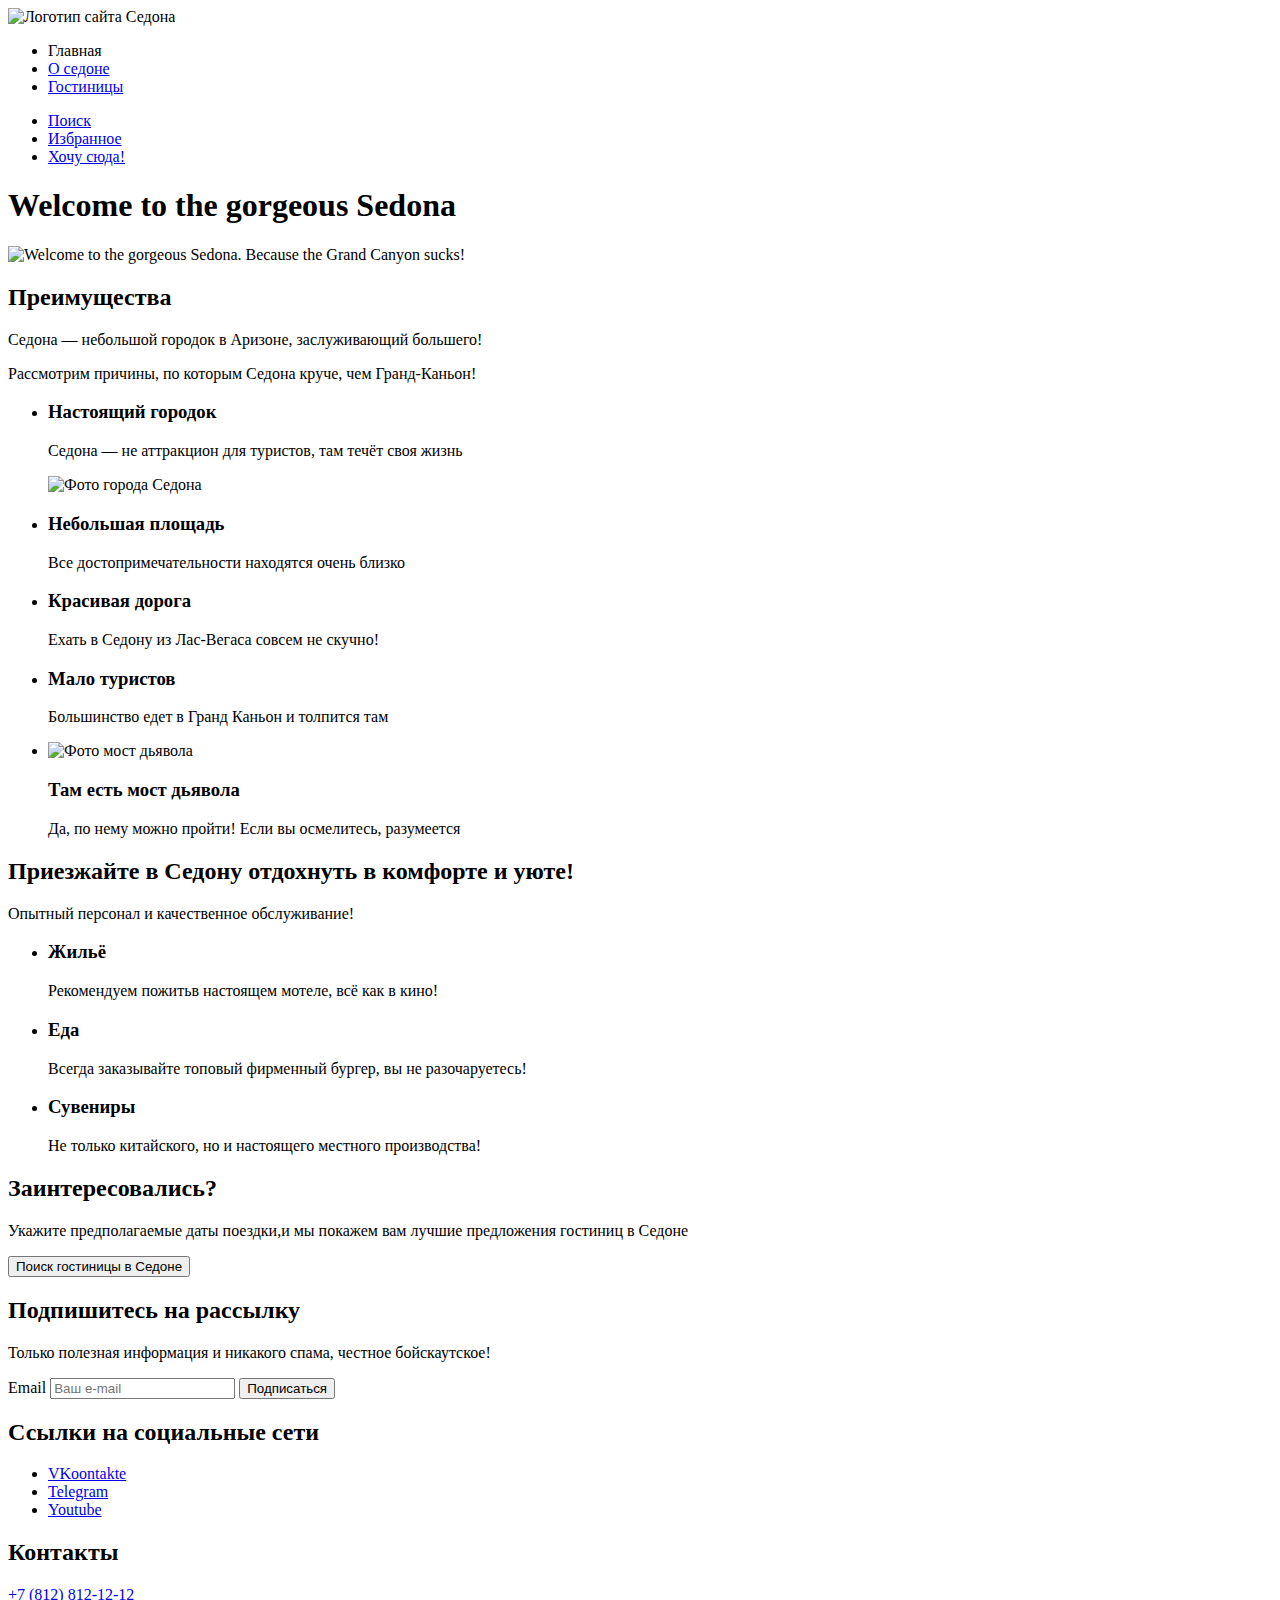
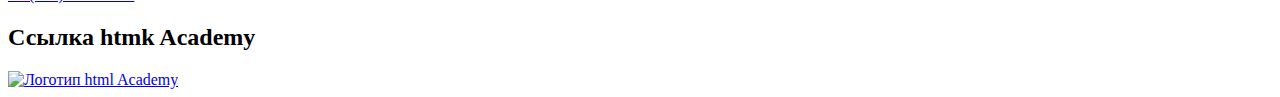
==== index.html @ c17a9fcf "Добавляет разметку страниц" ====
<!DOCTYPE html>
<html lang="ru">
  <head>
    <meta charset="utf-8">
    <title>HTML Academy: Седона</title>
  </head>
  <body>
    <header class="main-header">
      <nav class="navigation">
        <a class="navigation-logo">
          <img class="main-header-logo" src="#" alt="Логотип сайта Седона" >
        </a>
        <ul class="navigation-list">
          <li class="navigation-item">
            <a class="navigation-link-current">Главная</a>
          </li>
          <li class="navigation-item">
            <a class="navigation-link" href="#">О седоне</a>
          </li>
          <li class="navigation-item">
            <a class="navigation-link" href="catalog.html">Гостиницы</a>
          </li>
        </ul>
        <ul class="navigation-list navigation-user">
          <li class="navigation-item">
            <a class="navigation-link" href="#"><span class="visually-hidden">Поиск</span></a>
          </li>
          <li class="navigation-item">
            <a class="navigation-link" href="#"><span class="visually-hidden">Избранное</span></a>
          </li>
          <li class="navigation-item">
            <a class="navigation-link" href="#">Хочу сюда!</a>
          </li>
        </ul>
      </nav>
    </header>

    <main class="main-index">
      <section class="hero">
        <h1 class="visually-hidden">Welcome to the gorgeous Sedona</h1>
        <img class="logo-hero" src="#" alt="Welcome to the gorgeous Sedona. Because the Grand Canyon sucks!">
      </section>
      <section class="advantages">
        <h2 class="visually-hidden">Преимущества</h2>
        <p class="hero-tagline">Седона — небольшой городок в Аризоне,
          заслуживающий большего!</p>
        <p class="advantages-description">Рассмотрим причины, по которым Седона круче, чем Гранд-Каньон!</p>
        <ul class="advantages-list">
          <li class="advantages-item">
            <h3 class="advantages-item-title">Настоящий городок</h3>
            <p class="advantages-item-description">Седона — не аттракцион для туристов, там течёт своя жизнь</p>
            <img class="advantages-item-img" src="#" alt="Фото города Седона">
          </li>
          <li class="advantages-item">
            <h3 class="advantages-item-title">Небольшая площадь</h3>
            <p class="advantages-item-description">Все достопримечательности находятся очень близко</p>
          </li>
          <li class="advantages-item">
            <h3 class="advantages-item-title">Красивая дорога</h3>
            <p class="advantages-item-description">Ехать в Седону из Лас-Вегаса совсем не скучно!</p>
          </li>
          <li class="advantages-item">
            <h3 class="advantages-item-title">Мало туристов</h3>
            <p class="advantages-item-description">Большинство едет в Гранд Каньон и толпится там</p>
          </li>
          <li class="advantages-item">
            <img class="advantages-item-img_1" src="#" alt="Фото мост дьявола">
            <h3 class="advantages-item-title">Там есть мост дьявола</h3>
            <p class="advantages-item-description">Да, по нему можно пройти! Если вы осмелитесь, разумеется</p>
          </li>
        </ul>
      </section>
      <section class="services">
        <h2 class="services-title">Приезжайте в Седону отдохнуть в комфорте и уюте!</h2>
        <p class="services-text">Опытный персонал и качественное обслуживание!</p>
        <ul class="services-list">
          <li class="services-item">
            <h3 class="services-item-title">Жильё</h3>
            <p class="services-item-description">Рекомендуем пожитьв настоящем мотеле, всё как в кино!</p>
          </li>
          <li class="services-item">
            <h3 class="services-item-title">Еда</h3>
            <p class="services-item-description">Всегда заказывайте топовый фирменный бургер, вы не разочаруетесь!</p>
          </li>
          <li class="services-item">
            <h3 class="services-item-title">Сувениры</h3>
            <p class="services-item-description">Не только китайского, но и настоящего местного производства!</p>
          </li>
        </ul>
      </section>
      <section class="form">
        <h2 class="form-title">Заинтересовались?</h2>
        <p class="form-description">Укажите предполагаемые даты поездки,и мы покажем вам лучшие предложения гостиниц в Седоне</p>
        <button class="button" type="submit">Поиск гостиницы в Седоне</button>
      </section>
      <section class="newsletter">
        <h2 class="newsletter-title">Подпишитесь на рассылку</h2>
        <p class="newsletter-description">Только полезная информация и никакого спама, честное бойскаутское!</p>
        <form class="newsletter-form" action="https://echo.htmlacademy.ru/" method="post">
          <label class="visually-hidden" for="newsletter-email">Email</label>
          <input class="field" placeholder="Ваш e-mail" type="email" name="newsletter-email" id="newsletter-email" required>
          <button class="button newsletter-button" type="submit">Подписаться</button>
        </form>
      </section>
    </main>

    <footer class="main-footer">
      <section class="footer-social">
        <h2 class="visually-hidden">Ссылки на социальные сети</h2>
        <ul class="footer-social-list">
          <li class="footer-social-item">
            <a class="button social" href="#">
              <span class="visually-hidden">VKoontakte</span>
            </a>
          </li>
          <li class="footer-social-item">
            <a class="button social" href="#">
              <span class="visually-hidden">Telegram</span>
            </a>
          </li>
          <li class="footer-social-item">
            <a class="button social" href="#">
              <span class="visually-hidden">Youtube</span>
            </a>
          </li>
        </ul>
      </section>
      <section class="footer-contacts">
        <h2 class="visually-hidden">Контакты</h2>
        <a class="footer-contacts-phone" href="tel:+78128121212">+7 (812) 812-12-12</a>
      </section>
      <section class="footer-logo-academy">
        <h2 class="visually-hidden">Ссылка htmk Academy</h2>
        <a class="footer-link-logo-academy" href="#">
          <img class="logo-html-academy" src="#" alt="Логотип html Academy">
        </a>
      </section>
    </footer>
  </body>
</html>
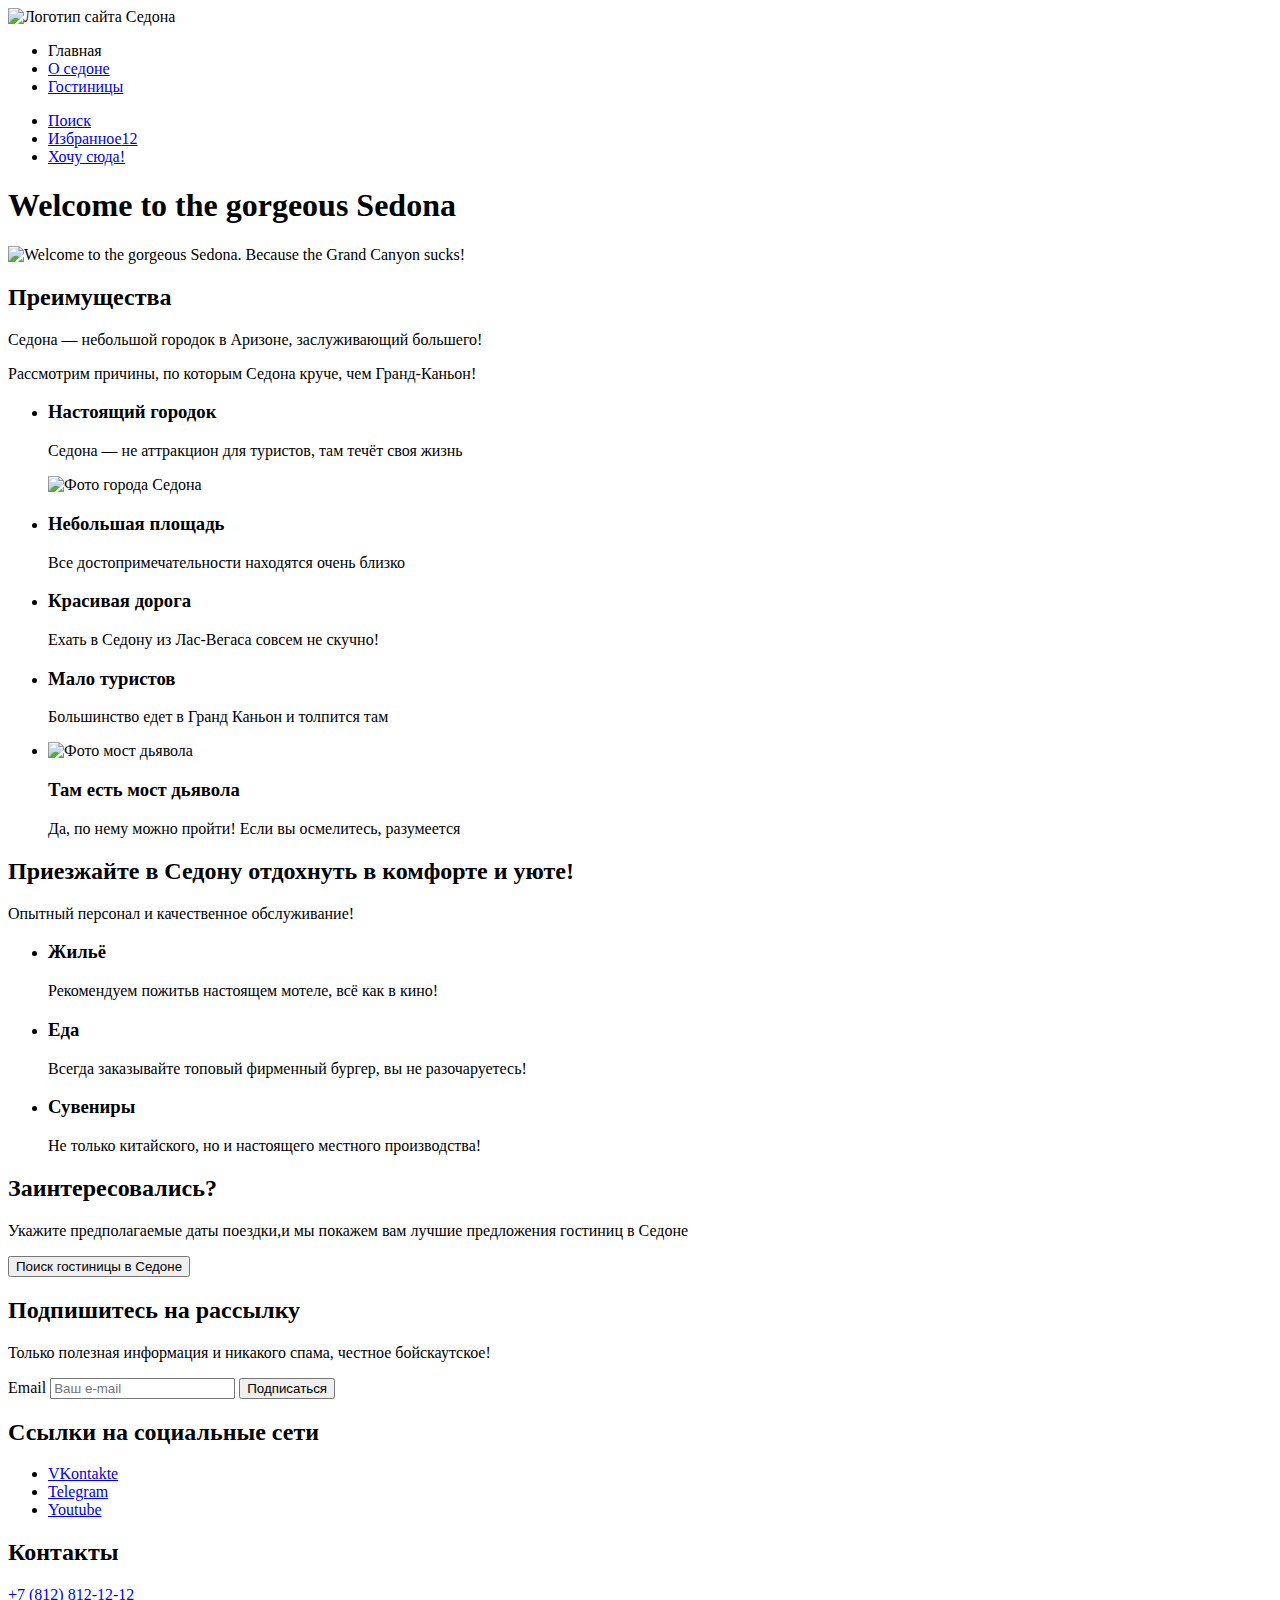
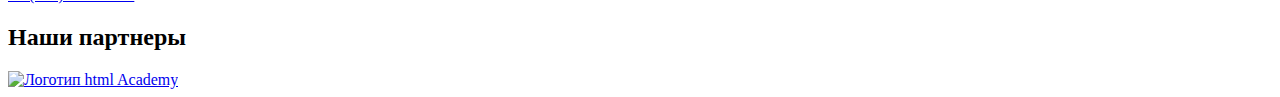
==== commit a8e3607c: "Merge pull request #2 from Svetik-S/master" ====
--- a/index.html
+++ b/index.html
@@ -26,7 +26,7 @@
             <a class="navigation-link" href="#"><span class="visually-hidden">Поиск</span></a>
           </li>
           <li class="navigation-item">
-            <a class="navigation-link" href="#"><span class="visually-hidden">Избранное</span></a>
+            <a class="navigation-link" href="#"><span class="visually-hidden">Избранное</span><span class="favorites-quantity">12</span></a>
           </li>
           <li class="navigation-item">
             <a class="navigation-link" href="#">Хочу сюда!</a>
@@ -91,7 +91,7 @@
       <section class="form">
         <h2 class="form-title">Заинтересовались?</h2>
         <p class="form-description">Укажите предполагаемые даты поездки,и мы покажем вам лучшие предложения гостиниц в Седоне</p>
-        <button class="button" type="submit">Поиск гостиницы в Седоне</button>
+        <button class="button" type="button">Поиск гостиницы в Седоне</button>
       </section>
       <section class="newsletter">
         <h2 class="newsletter-title">Подпишитесь на рассылку</h2>
@@ -110,7 +110,7 @@
         <ul class="footer-social-list">
           <li class="footer-social-item">
             <a class="button social" href="#">
-              <span class="visually-hidden">VKoontakte</span>
+              <span class="visually-hidden">VKontakte</span>
             </a>
           </li>
           <li class="footer-social-item">
@@ -130,7 +130,7 @@
         <a class="footer-contacts-phone" href="tel:+78128121212">+7 (812) 812-12-12</a>
       </section>
       <section class="footer-logo-academy">
-        <h2 class="visually-hidden">Ссылка htmk Academy</h2>
+        <h2 class="visually-hidden">Наши партнеры</h2>
         <a class="footer-link-logo-academy" href="#">
           <img class="logo-html-academy" src="#" alt="Логотип html Academy">
         </a>
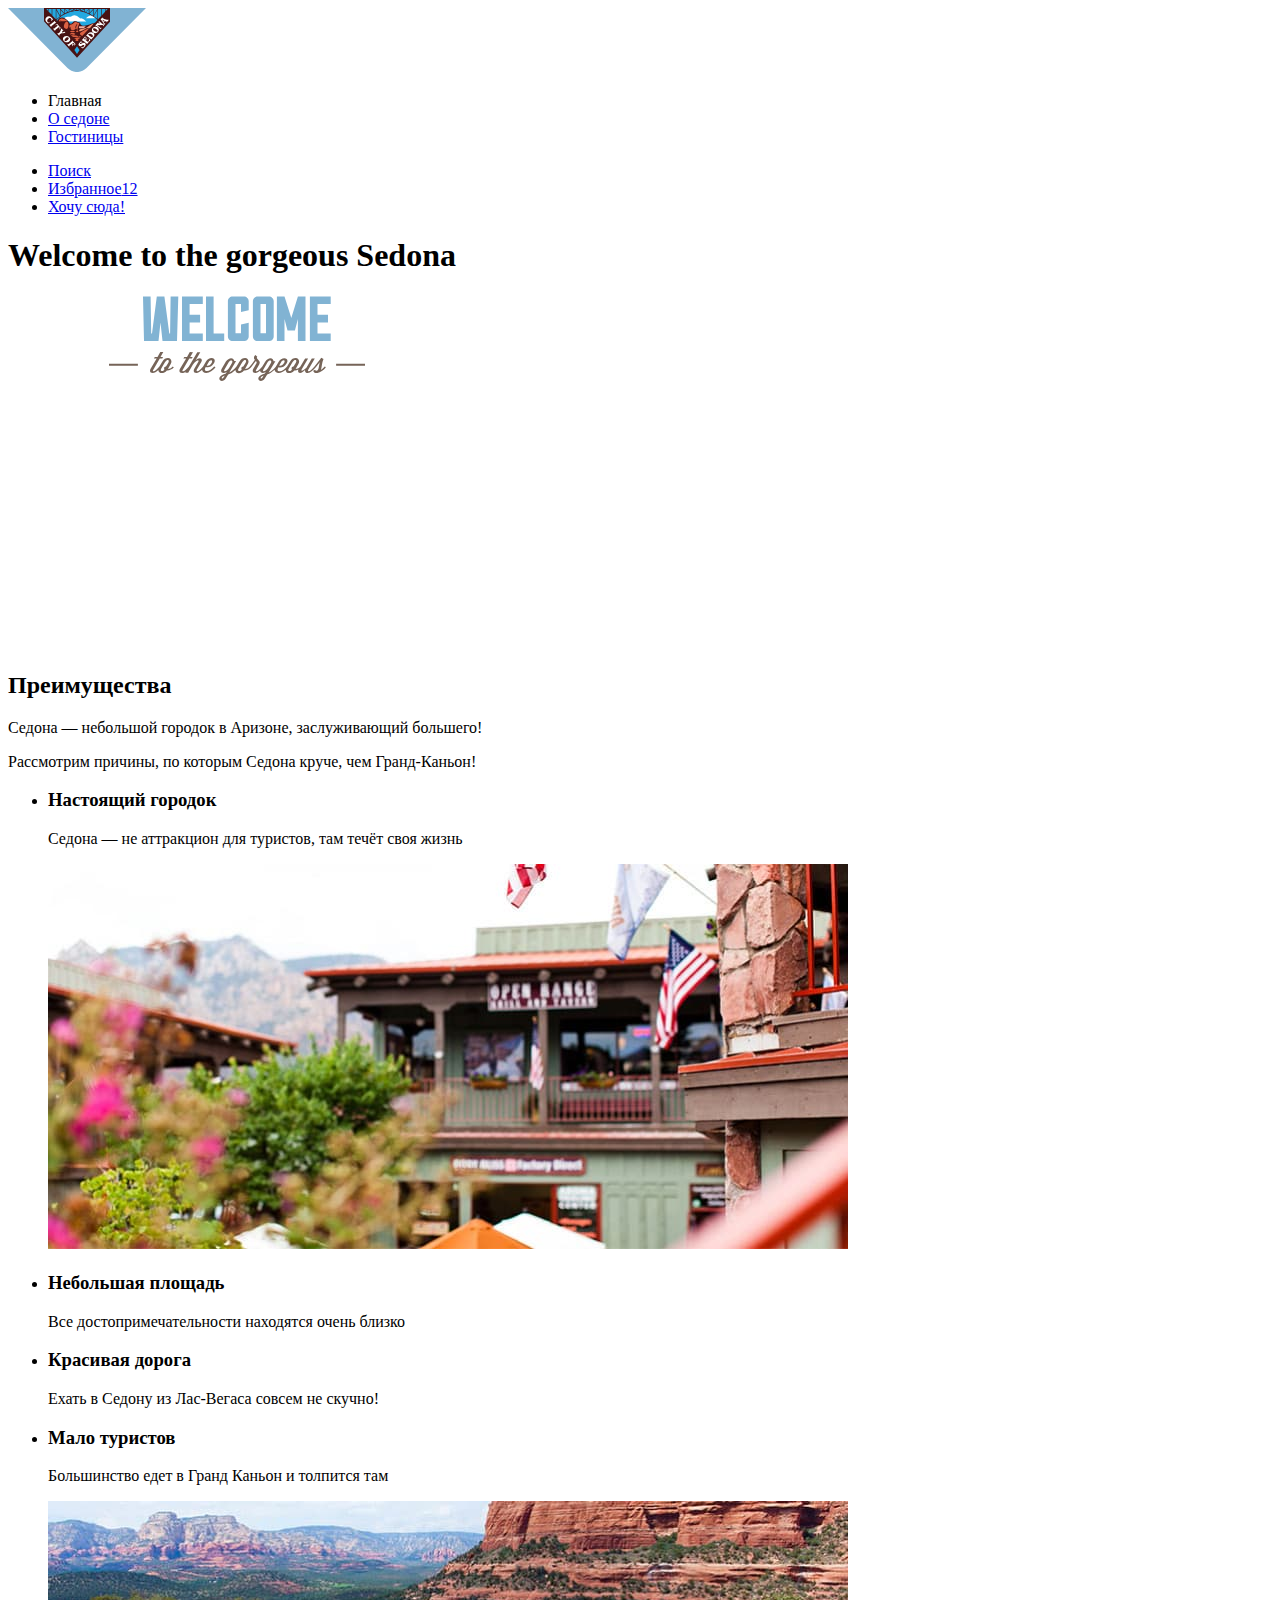
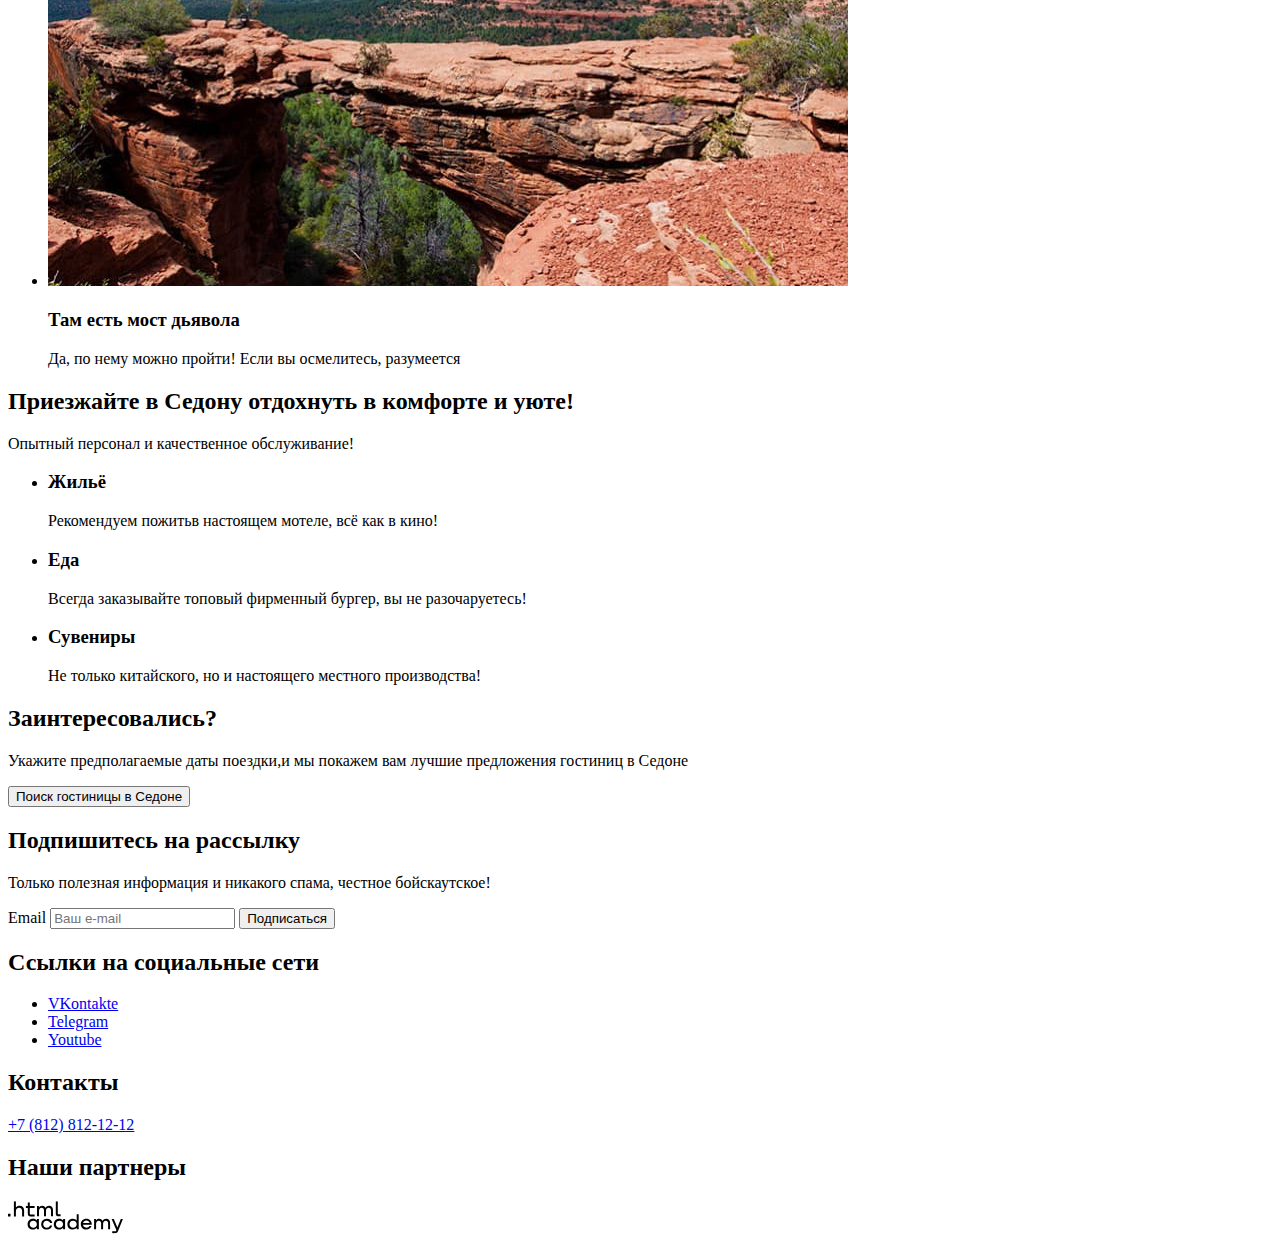
==== commit a0e3f928: "Экспортирует и внедряет графику в разметку" ====
--- a/index.html
+++ b/index.html
@@ -8,7 +8,7 @@
     <header class="main-header">
       <nav class="navigation">
         <a class="navigation-logo">
-          <img class="main-header-logo" src="#" alt="Логотип сайта Седона" >
+          <img class="main-header-logo" src="images/logo.svg" width="138" height="64" alt="Логотип сайта Седона" >
         </a>
         <ul class="navigation-list">
           <li class="navigation-item">
@@ -38,7 +38,7 @@
     <main class="main-index">
       <section class="hero">
         <h1 class="visually-hidden">Welcome to the gorgeous Sedona</h1>
-        <img class="logo-hero" src="#" alt="Welcome to the gorgeous Sedona. Because the Grand Canyon sucks!">
+        <img class="logo-hero" src="images/welcome.svg" width="458" height="352" alt="Welcome to the gorgeous Sedona. Because the Grand Canyon sucks!">
       </section>
       <section class="advantages">
         <h2 class="visually-hidden">Преимущества</h2>
@@ -49,7 +49,7 @@
           <li class="advantages-item">
             <h3 class="advantages-item-title">Настоящий городок</h3>
             <p class="advantages-item-description">Седона — не аттракцион для туристов, там течёт своя жизнь</p>
-            <img class="advantages-item-img" src="#" alt="Фото города Седона">
+            <img class="advantages-item-img" src="images/advantages/advantages-1.jpg" width="800" height="385" alt="Фото города Седона">
           </li>
           <li class="advantages-item">
             <h3 class="advantages-item-title">Небольшая площадь</h3>
@@ -64,7 +64,7 @@
             <p class="advantages-item-description">Большинство едет в Гранд Каньон и толпится там</p>
           </li>
           <li class="advantages-item">
-            <img class="advantages-item-img_1" src="#" alt="Фото мост дьявола">
+            <img class="advantages-item-img_1" src="images/advantages/advantages-2.jpg" width="800" height="385" alt="Фото мост дьявола">
             <h3 class="advantages-item-title">Там есть мост дьявола</h3>
             <p class="advantages-item-description">Да, по нему можно пройти! Если вы осмелитесь, разумеется</p>
           </li>
@@ -132,7 +132,7 @@
       <section class="footer-logo-academy">
         <h2 class="visually-hidden">Наши партнеры</h2>
         <a class="footer-link-logo-academy" href="#">
-          <img class="logo-html-academy" src="#" alt="Логотип html Academy">
+          <img class="logo-html-academy" src="images/logo_htmlacademy.svg" width="114.9" height="32.9" alt="Логотип html Academy">
         </a>
       </section>
     </footer>
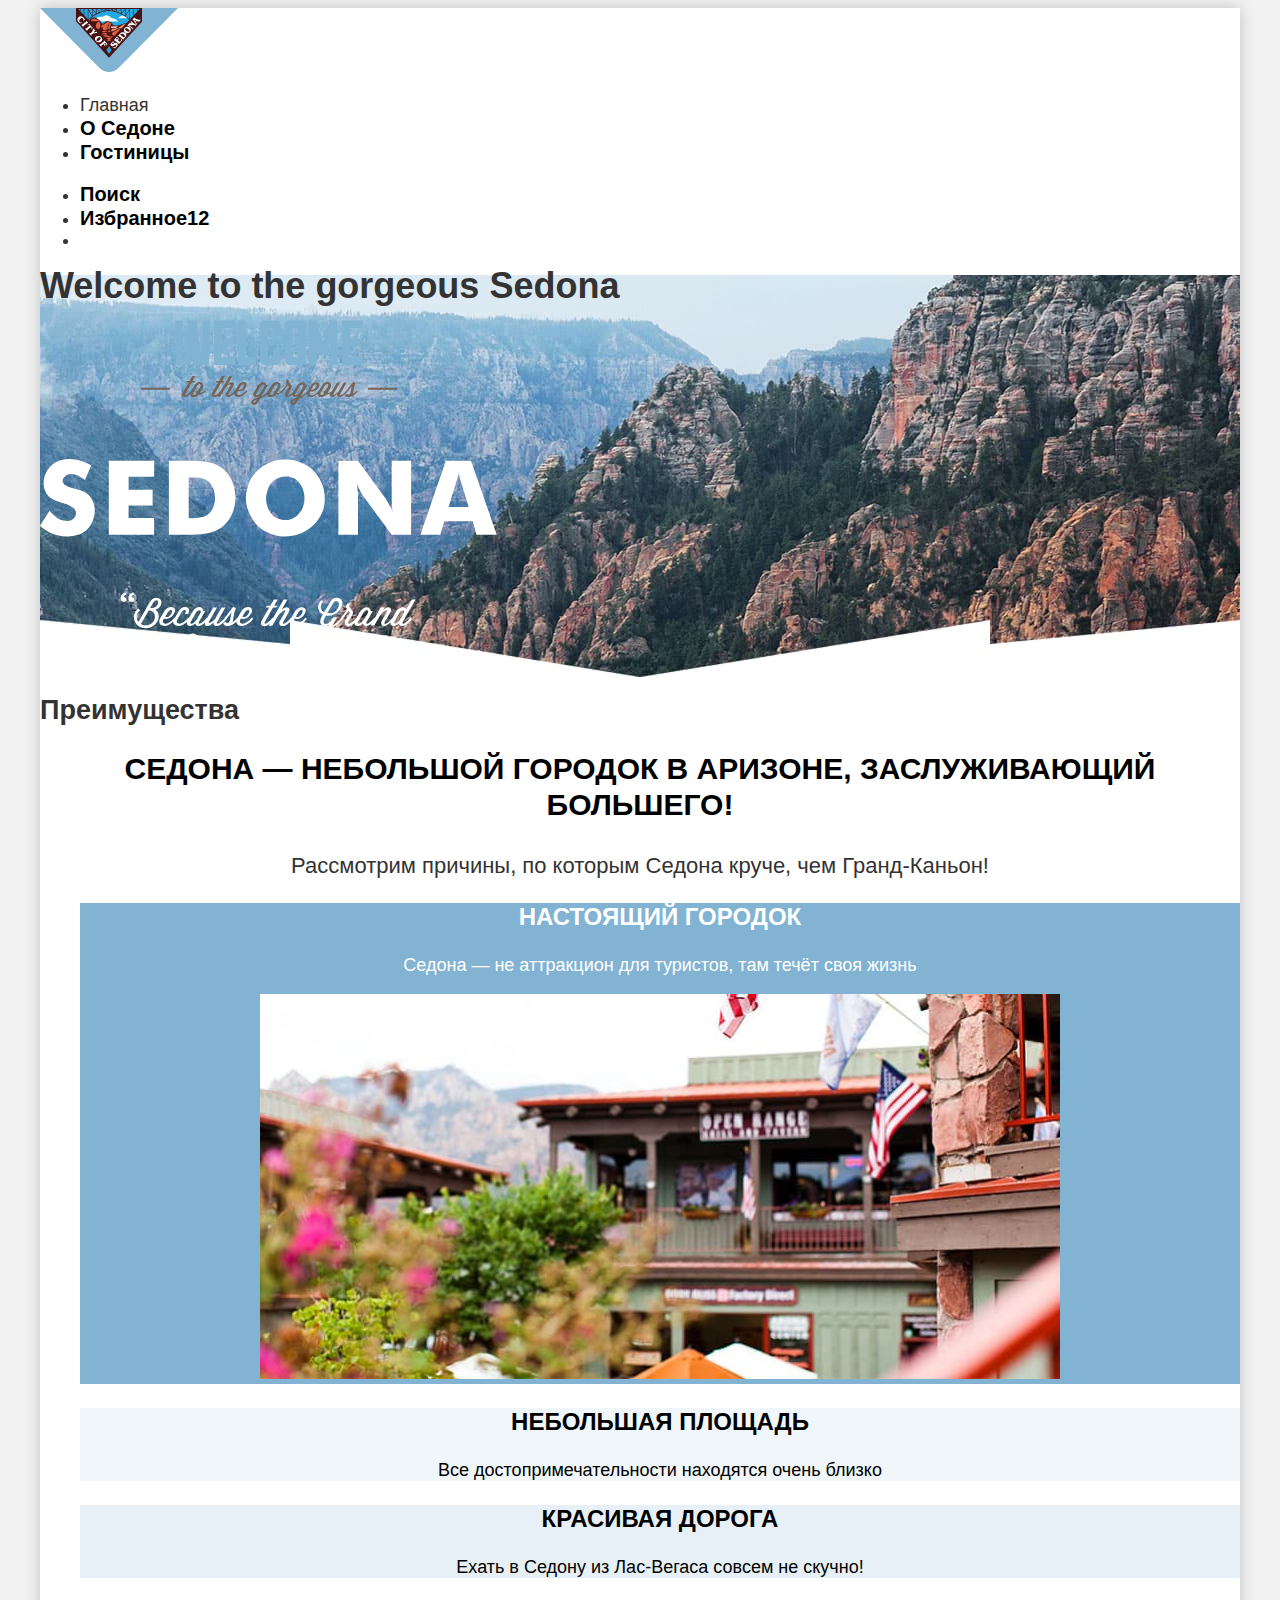
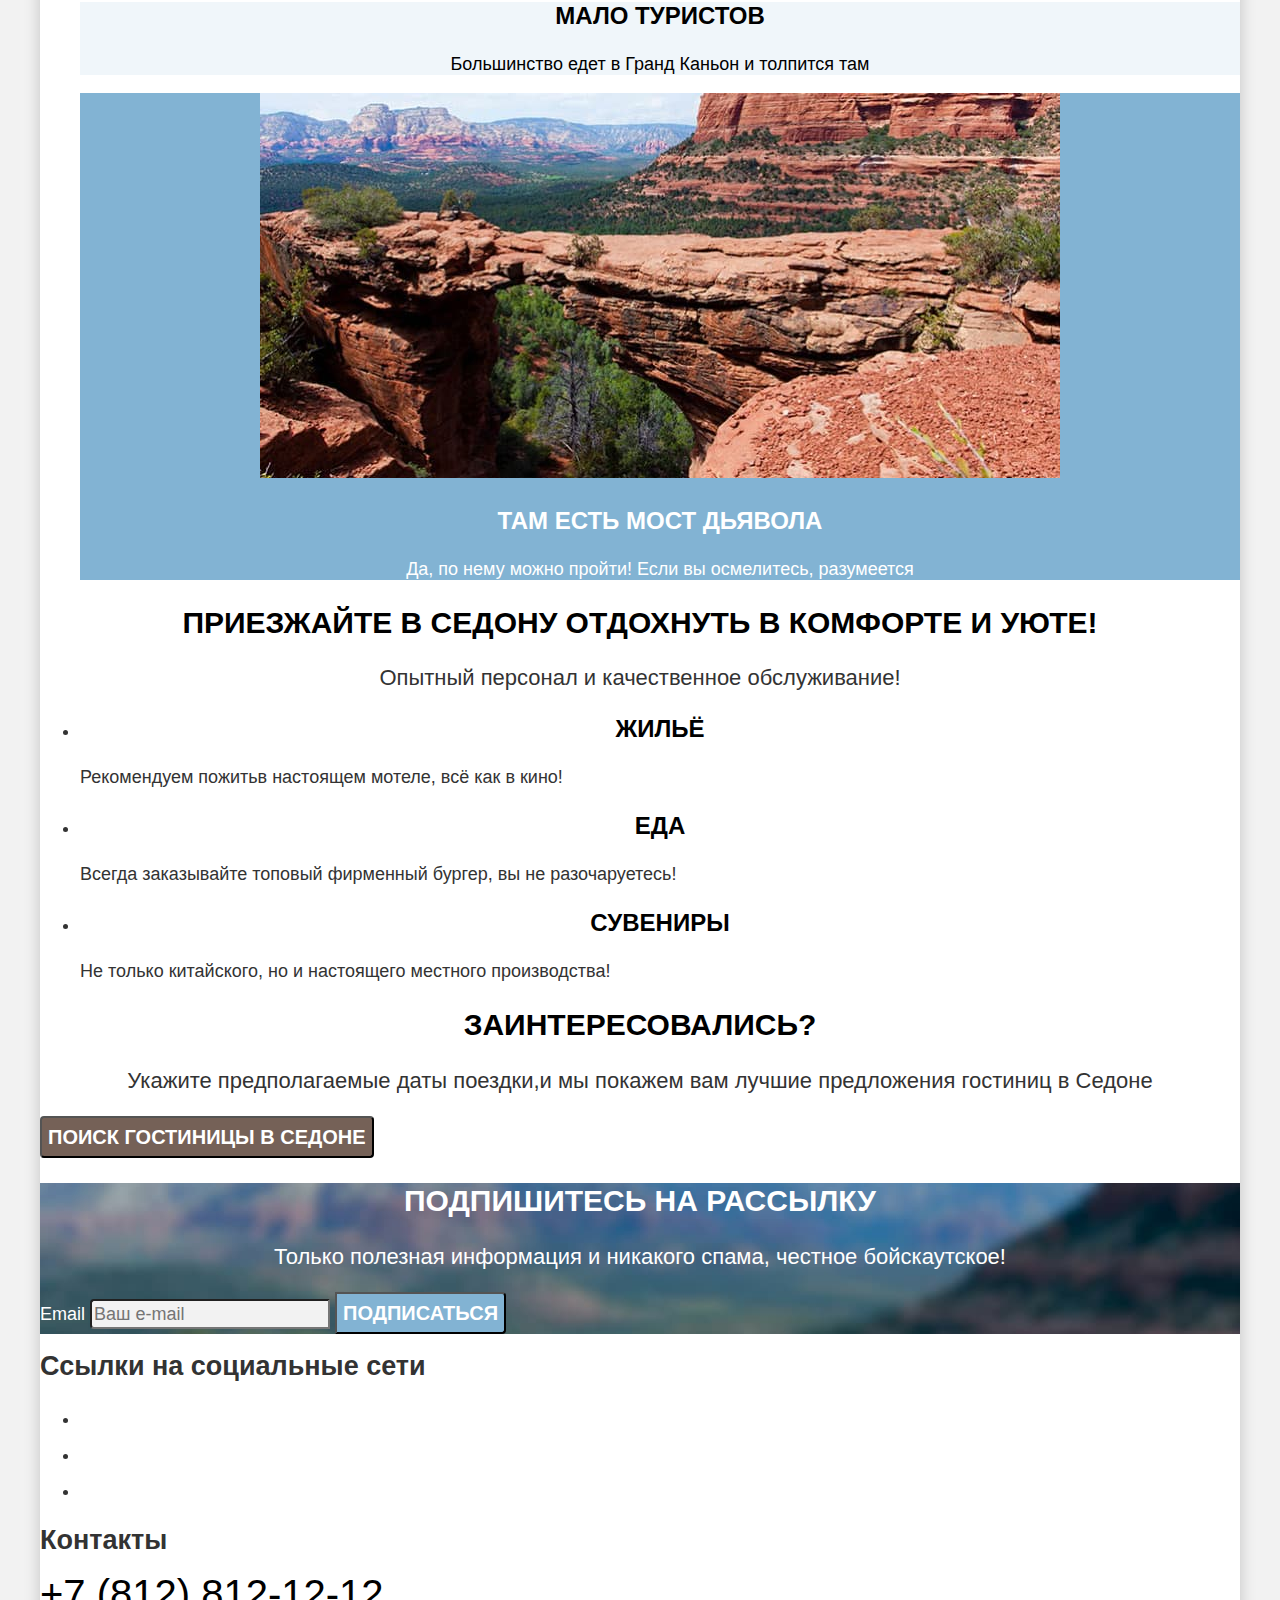
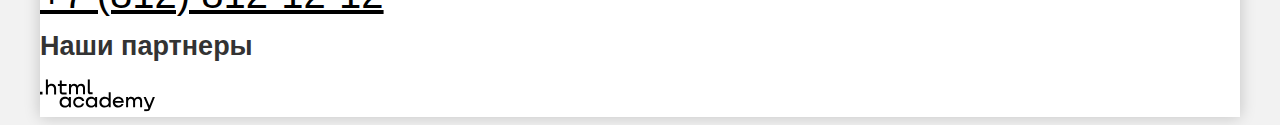
==== commit 409a6889: "Стилизует все страницы" ====
--- a/index.html
+++ b/index.html
@@ -3,138 +3,141 @@
   <head>
     <meta charset="utf-8">
     <title>HTML Academy: Седона</title>
+    <link rel="stylesheet" href="styles/styles.css">
   </head>
   <body>
-    <header class="main-header">
-      <nav class="navigation">
-        <a class="navigation-logo">
-          <img class="main-header-logo" src="images/logo.svg" width="138" height="64" alt="Логотип сайта Седона" >
-        </a>
-        <ul class="navigation-list">
-          <li class="navigation-item">
-            <a class="navigation-link-current">Главная</a>
-          </li>
-          <li class="navigation-item">
-            <a class="navigation-link" href="#">О седоне</a>
-          </li>
-          <li class="navigation-item">
-            <a class="navigation-link" href="catalog.html">Гостиницы</a>
-          </li>
-        </ul>
-        <ul class="navigation-list navigation-user">
-          <li class="navigation-item">
-            <a class="navigation-link" href="#"><span class="visually-hidden">Поиск</span></a>
-          </li>
-          <li class="navigation-item">
-            <a class="navigation-link" href="#"><span class="visually-hidden">Избранное</span><span class="favorites-quantity">12</span></a>
-          </li>
-          <li class="navigation-item">
-            <a class="navigation-link" href="#">Хочу сюда!</a>
-          </li>
-        </ul>
-      </nav>
-    </header>
+    <div class="page-container">
+      <header class="page-header">
+        <nav class="navigation">
+          <a class="navigation-logo">
+            <img class="page-header-logo" src="images/logo.svg" width="138" height="64" alt="Логотип сайта Седона" >
+          </a>
+          <ul class="navigation-list">
+            <li class="navigation-item">
+              <a class="navigation-link-current">Главная</a>
+            </li>
+            <li class="navigation-item">
+              <a class="navigation-link" href="#">О седоне</a>
+            </li>
+            <li class="navigation-item">
+              <a class="navigation-link" href="catalog.html">Гостиницы</a>
+            </li>
+          </ul>
+          <ul class="navigation-list navigation-user">
+            <li class="navigation-item">
+              <a class="navigation-link" href="#"><span class="visually-hidden">Поиск</span></a>
+            </li>
+            <li class="navigation-item">
+              <a class="navigation-link" href="#"><span class="visually-hidden">Избранное</span><span class="favorites-quantity">12</span></a>
+            </li>
+            <li class="navigation-item">
+              <a class="navigation-link-button" href="#">Хочу сюда!</a>
+            </li>
+          </ul>
+        </nav>
+      </header>
 
-    <main class="main-index">
-      <section class="hero">
-        <h1 class="visually-hidden">Welcome to the gorgeous Sedona</h1>
-        <img class="logo-hero" src="images/welcome.svg" width="458" height="352" alt="Welcome to the gorgeous Sedona. Because the Grand Canyon sucks!">
-      </section>
-      <section class="advantages">
-        <h2 class="visually-hidden">Преимущества</h2>
-        <p class="hero-tagline">Седона — небольшой городок в Аризоне,
-          заслуживающий большего!</p>
-        <p class="advantages-description">Рассмотрим причины, по которым Седона круче, чем Гранд-Каньон!</p>
-        <ul class="advantages-list">
-          <li class="advantages-item">
-            <h3 class="advantages-item-title">Настоящий городок</h3>
-            <p class="advantages-item-description">Седона — не аттракцион для туристов, там течёт своя жизнь</p>
-            <img class="advantages-item-img" src="images/advantages/advantages-1.jpg" width="800" height="385" alt="Фото города Седона">
-          </li>
-          <li class="advantages-item">
-            <h3 class="advantages-item-title">Небольшая площадь</h3>
-            <p class="advantages-item-description">Все достопримечательности находятся очень близко</p>
-          </li>
-          <li class="advantages-item">
-            <h3 class="advantages-item-title">Красивая дорога</h3>
-            <p class="advantages-item-description">Ехать в Седону из Лас-Вегаса совсем не скучно!</p>
-          </li>
-          <li class="advantages-item">
-            <h3 class="advantages-item-title">Мало туристов</h3>
-            <p class="advantages-item-description">Большинство едет в Гранд Каньон и толпится там</p>
-          </li>
-          <li class="advantages-item">
-            <img class="advantages-item-img_1" src="images/advantages/advantages-2.jpg" width="800" height="385" alt="Фото мост дьявола">
-            <h3 class="advantages-item-title">Там есть мост дьявола</h3>
-            <p class="advantages-item-description">Да, по нему можно пройти! Если вы осмелитесь, разумеется</p>
-          </li>
-        </ul>
-      </section>
-      <section class="services">
-        <h2 class="services-title">Приезжайте в Седону отдохнуть в комфорте и уюте!</h2>
-        <p class="services-text">Опытный персонал и качественное обслуживание!</p>
-        <ul class="services-list">
-          <li class="services-item">
-            <h3 class="services-item-title">Жильё</h3>
-            <p class="services-item-description">Рекомендуем пожитьв настоящем мотеле, всё как в кино!</p>
-          </li>
-          <li class="services-item">
-            <h3 class="services-item-title">Еда</h3>
-            <p class="services-item-description">Всегда заказывайте топовый фирменный бургер, вы не разочаруетесь!</p>
-          </li>
-          <li class="services-item">
-            <h3 class="services-item-title">Сувениры</h3>
-            <p class="services-item-description">Не только китайского, но и настоящего местного производства!</p>
-          </li>
-        </ul>
-      </section>
-      <section class="form">
-        <h2 class="form-title">Заинтересовались?</h2>
-        <p class="form-description">Укажите предполагаемые даты поездки,и мы покажем вам лучшие предложения гостиниц в Седоне</p>
-        <button class="button" type="button">Поиск гостиницы в Седоне</button>
-      </section>
-      <section class="newsletter">
-        <h2 class="newsletter-title">Подпишитесь на рассылку</h2>
-        <p class="newsletter-description">Только полезная информация и никакого спама, честное бойскаутское!</p>
-        <form class="newsletter-form" action="https://echo.htmlacademy.ru/" method="post">
-          <label class="visually-hidden" for="newsletter-email">Email</label>
-          <input class="field" placeholder="Ваш e-mail" type="email" name="newsletter-email" id="newsletter-email" required>
-          <button class="button newsletter-button" type="submit">Подписаться</button>
-        </form>
-      </section>
-    </main>
+      <main class="main-index">
+        <section class="hero">
+          <h1 class="visually-hidden">Welcome to the gorgeous Sedona</h1>
+          <img class="logo-hero" src="images/welcome.svg" width="458" height="352" alt="Welcome to the gorgeous Sedona. Because the Grand Canyon sucks!">
+        </section>
+        <section class="advantages">
+          <h2 class="visually-hidden">Преимущества</h2>
+          <p class="advantages-title">Седона — небольшой городок в Аризоне,
+            заслуживающий большего!</p>
+          <p class="advantages-description">Рассмотрим причины, по которым Седона круче, чем Гранд-Каньон!</p>
+          <ul class="advantages-list">
+            <li class="advantages-item item-picture">
+              <h3 class="advantages-item-title ">Настоящий городок</h3>
+              <p class="advantages-item-description">Седона — не аттракцион для туристов, там течёт своя жизнь</p>
+              <img class="advantages-item-img" src="images/advantages/advantages-1.jpg" width="800" height="385" alt="Фото города Седона">
+            </li>
+            <li class="advantages-item item-edge">
+              <h3 class="advantages-item-title">Небольшая площадь</h3>
+              <p class="advantages-item-description">Все достопримечательности находятся очень близко</p>
+            </li>
+            <li class="advantages-item item-middle">
+              <h3 class="advantages-item-title">Красивая дорога</h3>
+              <p class="advantages-item-description">Ехать в Седону из Лас-Вегаса совсем не скучно!</p>
+            </li>
+            <li class="advantages-item item-edge">
+              <h3 class="advantages-item-title">Мало туристов</h3>
+              <p class="advantages-item-description">Большинство едет в Гранд Каньон и толпится там</p>
+            </li>
+            <li class="advantages-item item-picture">
+              <img class="advantages-item-img_1" src="images/advantages/advantages-2.jpg" width="800" height="385" alt="Фото мост дьявола">
+              <h3 class="advantages-item-title">Там есть мост дьявола</h3>
+              <p class="advantages-item-description">Да, по нему можно пройти! Если вы осмелитесь, разумеется</p>
+            </li>
+          </ul>
+        </section>
+        <section class="services">
+          <h2 class="services-title">Приезжайте в Седону отдохнуть в комфорте и уюте!</h2>
+          <p class="services-text">Опытный персонал и качественное обслуживание!</p>
+          <ul class="services-list">
+            <li class="services-item">
+              <h3 class="services-item-title">Жильё</h3>
+              <p class="services-item-description">Рекомендуем пожитьв настоящем мотеле, всё как в кино!</p>
+            </li>
+            <li class="services-item">
+              <h3 class="services-item-title">Еда</h3>
+              <p class="services-item-description">Всегда заказывайте топовый фирменный бургер, вы не разочаруетесь!</p>
+            </li>
+            <li class="services-item">
+              <h3 class="services-item-title">Сувениры</h3>
+              <p class="services-item-description">Не только китайского, но и настоящего местного производства!</p>
+            </li>
+          </ul>
+        </section>
+        <section class="form">
+          <h2 class="form-title">Заинтересовались?</h2>
+          <p class="form-description">Укажите предполагаемые даты поездки,и мы покажем вам лучшие предложения гостиниц в Седоне</p>
+          <button class="button form-button" type="button">Поиск гостиницы в Седоне</button>
+        </section>
+        <section class="newsletter">
+          <h2 class="newsletter-title">Подпишитесь на рассылку</h2>
+          <p class="newsletter-description">Только полезная информация и никакого спама, честное бойскаутское!</p>
+          <form class="newsletter-form" action="https://echo.htmlacademy.ru/" method="post">
+            <label class="visually-hidden" for="newsletter-email">Email</label>
+            <input class="field" placeholder="Ваш e-mail" type="email" name="newsletter-email" id="newsletter-email" required>
+            <button class="button newsletter-button" type="submit">Подписаться</button>
+          </form>
+        </section>
+      </main>
 
-    <footer class="main-footer">
-      <section class="footer-social">
-        <h2 class="visually-hidden">Ссылки на социальные сети</h2>
-        <ul class="footer-social-list">
-          <li class="footer-social-item">
-            <a class="button social" href="#">
-              <span class="visually-hidden">VKontakte</span>
-            </a>
-          </li>
-          <li class="footer-social-item">
-            <a class="button social" href="#">
-              <span class="visually-hidden">Telegram</span>
-            </a>
-          </li>
-          <li class="footer-social-item">
-            <a class="button social" href="#">
-              <span class="visually-hidden">Youtube</span>
-            </a>
-          </li>
-        </ul>
-      </section>
-      <section class="footer-contacts">
-        <h2 class="visually-hidden">Контакты</h2>
-        <a class="footer-contacts-phone" href="tel:+78128121212">+7 (812) 812-12-12</a>
-      </section>
-      <section class="footer-logo-academy">
-        <h2 class="visually-hidden">Наши партнеры</h2>
-        <a class="footer-link-logo-academy" href="#">
-          <img class="logo-html-academy" src="images/logo_htmlacademy.svg" width="114.9" height="32.9" alt="Логотип html Academy">
-        </a>
-      </section>
-    </footer>
+      <footer class="page-footer">
+        <section class="footer-social">
+          <h2 class="visually-hidden">Ссылки на социальные сети</h2>
+          <ul class="footer-social-list">
+            <li class="footer-social-item">
+              <a class="button social" href="#">
+                <span class="visually-hidden">VKontakte</span>
+              </a>
+            </li>
+            <li class="footer-social-item">
+              <a class="button social" href="#">
+                <span class="visually-hidden">Telegram</span>
+              </a>
+            </li>
+            <li class="footer-social-item">
+              <a class="button social" href="#">
+                <span class="visually-hidden">Youtube</span>
+              </a>
+            </li>
+          </ul>
+        </section>
+        <section class="footer-contacts">
+          <h2 class="visually-hidden">Контакты</h2>
+          <a class="footer-contacts-phone" href="tel:+78128121212">+7 (812) 812-12-12</a>
+        </section>
+        <section class="footer-partner">
+          <h2 class="visually-hidden">Наши партнеры</h2>
+          <a class="footer-link-logo-academy" href="#">
+            <img class="logo-html-academy" src="images/logo_htmlacademy.svg" width="114.9" height="32.9" alt="Логотип html Academy">
+          </a>
+        </section>
+      </footer>
+    </div>
   </body>
 </html>
--- a/styles/styles.css
+++ b/styles/styles.css
@@ -0,0 +1,389 @@
+@font-face {
+  font-family: "PT Sans";
+  font-style: normal;
+  font-weight: 400;
+  src: url("../fonts/ptsans-400.woff2") format("woff2");
+  font-display: swap;
+}
+
+@font-face {
+  font-family: "PT Sans";
+  font-style: normal;
+  font-weight: 700;
+  src: url("../fonts/ptsans-700.woff2") format("woff2");
+  font-display: swap;
+}
+
+body {
+  font-family: "PT Sans", sans-serif;
+  font-size: 18px;
+  line-height: 21px;
+  font-weight: 400;
+  color: #333333;
+  background-color: #f2f2f2;
+}
+
+/* page-header */
+.page-container {
+  width: 1200px;
+  margin: 0 auto;
+  background: #ffffff;
+  box-shadow: 0px 0px 15px 0px rgba(0, 0, 0, 0.20);
+}
+
+.page-header {
+  background-color: #ffffff;
+}
+
+.navigation-link {
+  font-size: 20px;
+  line-height: 24px;
+  font-weight: 700;
+  color: #000000;
+  text-decoration: none;
+  text-align: center;
+  text-transform: capitalize;
+}
+
+.navigation-link-button {
+  font-size: 16px;
+  font-weight: 700;
+  line-height: 20px;
+  color: #ffffff;
+  text-transform: uppercase;
+}
+
+/* hero */
+.hero {
+  background-image: url("../images/hero-background.jpg");
+  background-color: #f2f2f2;
+  background-size: cover;
+  background-repeat: no-repeat;
+  background-position: center bottom;
+}
+
+/* advantages */
+.advantages-title {
+  color: #000000;
+  text-align: center;
+  font-size: 30px;
+  font-weight: 700;
+  line-height: 36px;
+  text-transform: uppercase;
+}
+
+.advantages-description {
+  text-align: center;
+  font-size: 22px;
+  font-weight: 400;
+  line-height: 26px;
+}
+
+.advantages-list {
+  text-align: center;
+}
+
+.advantages-item {
+  color: #000000;
+  text-align: center;
+  list-style: none;
+}
+
+.advantages-item-title {
+  font-size: 24px;
+  font-weight: 700;
+  line-height: 28px;
+  text-transform: uppercase;
+}
+
+.item-picture {
+  color: #ffffff;
+  background-color: #82b3d3;
+}
+
+.item-edge {
+  background-color: rgba(131, 179, 211, 0.12);
+}
+
+.item-middle {
+  background-color: rgba(131, 179, 211, 0.20);
+}
+
+/* services */
+.services-title {
+  color: #000000;
+  text-align: center;
+  font-size: 30px;
+  font-weight: 700;
+  line-height: 36px;
+  text-transform: uppercase;
+}
+
+.services-text {
+  text-align: center;
+  font-size: 22px;
+  font-weight: 400;
+  line-height: 26px;
+}
+
+.services-item-title {
+  color: #000000;
+  text-align: center;
+  font-size: 24px;
+  font-weight: 700;
+  line-height: 28px;
+  text-transform: uppercase;
+}
+
+/* form */
+.form-title {
+  color: #000000;
+  text-align: center;
+  font-size: 30px;
+  font-weight: 700;
+  line-height: 36px;
+  text-transform: uppercase;
+}
+
+.form-description {
+  text-align: center;
+  font-size: 22px;
+  font-weight: 400;
+  line-height: 26px;
+}
+
+.button {
+  font-family: inherit;
+  color: #ffffff;
+  text-align: center;
+  font-size: 20px;
+  font-weight: 700;
+  line-height: 36px;
+  text-transform: uppercase;
+}
+
+.form-button {
+  border-radius: 4px;
+  background: #756157;
+}
+
+/* newsletter */
+.newsletter {
+  background-image: url("../images/subscription-background.jpg");
+  color: #ffffff;
+  background-color: #756157;
+  background-size: cover;
+  background-repeat: no-repeat;
+  background-position: center;
+}
+
+.newsletter-title {
+  text-align: center;
+  font-size: 30px;
+  font-weight: 700;
+  line-height: 36px;
+  text-transform: uppercase;
+}
+
+.newsletter-description {
+  text-align: center;
+  font-size: 22px;
+  font-weight: 400;
+  line-height: 26px;
+}
+
+.field {
+  font-family: inherit;
+  color: #000000;
+  font-size: 18px;
+  font-weight: 400;
+  line-height: 24px;
+  border-radius: 4px 0px 0px 4px;
+  background: #f2f2f2;
+}
+
+.newsletter-button {
+  border-radius: 0px 4px 4px 0px;
+  background: #82b3d3;
+}
+
+/* footer */
+.footer-contacts-phone {
+  color: #000000;
+  text-align: center;
+  font-size: 40px;
+  font-weight: 400;
+  line-height: 40px;
+  text-transform: uppercase;
+}
+
+/* Страница КАТАЛОГ */
+.main-filter-background {
+  background-image: url("../images/filter-background.jpg");
+  color: #ffffff;
+  background-color: #756157;
+  background-size: cover;
+  background-repeat: no-repeat;
+  background-position: center;
+}
+
+.inner-header-title {
+  color: #ffffff;
+  font-size: 60px;
+  font-weight: 700;
+  line-height: 78px;
+}
+
+/* breadcrumbs */
+.breadcrumbs {
+  list-style: none;
+}
+
+.breadcrumbs-link {
+  color: #ffffff;
+  font-size: 16px;
+  line-height: 21px;
+  text-decoration: none;
+}
+
+/* filter */
+.catalog-filter-group {
+  color:#ffffff;
+}
+
+.catalog-filter-title {
+  font-size: 20px;
+  font-weight: 700;
+  line-height: 24px;
+  text-transform: capitalize;
+}
+
+.catalog-filter-list {
+  list-style: none;
+}
+
+.control {
+  font-size: 18px;
+  font-weight: 400;
+  line-height: 23px;
+}
+
+.button-filter {
+  font-family: inherit;
+  color: #ffffff;
+  text-align: center;
+  font-size: 16px;
+  font-weight: 700;
+  line-height: 20px;
+  text-transform: uppercase;
+}
+
+.button-apply {
+  background-color: #82b3d3;
+  border-color: rgba(255, 255, 255, 0);
+  border-radius: 4px;
+}
+
+.button-reset {
+  background-color: rgba(255, 255, 255, 0);
+  border-color: rgba(255, 255, 255, 0);
+}
+
+/* Сортировка */
+.select-wrapper {
+  background-color: #ffffff;
+}
+
+.select-info {
+  color: #000000;
+  font-size: 30px;
+  font-weight: 700;
+  line-height: 36px;
+  text-transform: uppercase;
+}
+
+.select-control {
+  font-family: inherit;
+}
+
+.button-view-list {
+  list-style: none;
+}
+
+.button-view {
+  font-family: inherit;
+}
+
+/* product-list */
+.product-list {
+  list-style: none;
+}
+
+.product-card-link {
+  color: #000000;
+  font-size: 24px;
+  font-weight: 700;
+  line-height: 28px;
+  text-decoration: none;
+}
+
+.product-card-button {
+  color: #ffffff;
+  text-align: center;
+  font-family: inherit;
+  font-size: 16px;
+  font-weight: 700;
+  line-height: 20px;
+  border-radius: 4px;
+  background: #756157;
+  text-transform: uppercase;
+  text-decoration: none;
+}
+
+.product-favorites {
+  background: #82b3d3;
+}
+
+.button-selected {
+  background: #7db54f;
+}
+
+.product-card-rating {
+  text-align: center;
+  font-size: 16px;
+  font-weight: 400;
+  line-height: 20px;
+  border-radius: 4px;
+  background: #f2f2f2;
+  text-transform: uppercase;
+}
+
+/* pagination */
+.pagination {
+  list-style: none;
+}
+
+.pagination-link {
+  color: #ffffff;
+  background-color: #82b3d3;
+  border-radius: 4px;
+  text-align: center;
+  font-family: inherit;
+  font-size: 20px;
+  font-style: normal;
+  font-weight: 700;
+  line-height: 36px;
+  text-decoration: none;
+}
+
+.pagination-current {
+  background-color: #f2f2f2;
+  color: #000000;
+}
+
+/* newsletter */
+.newsletter-changed {
+  background-image: none;
+  background-color: #ffffff;
+  color: #000000;
+}
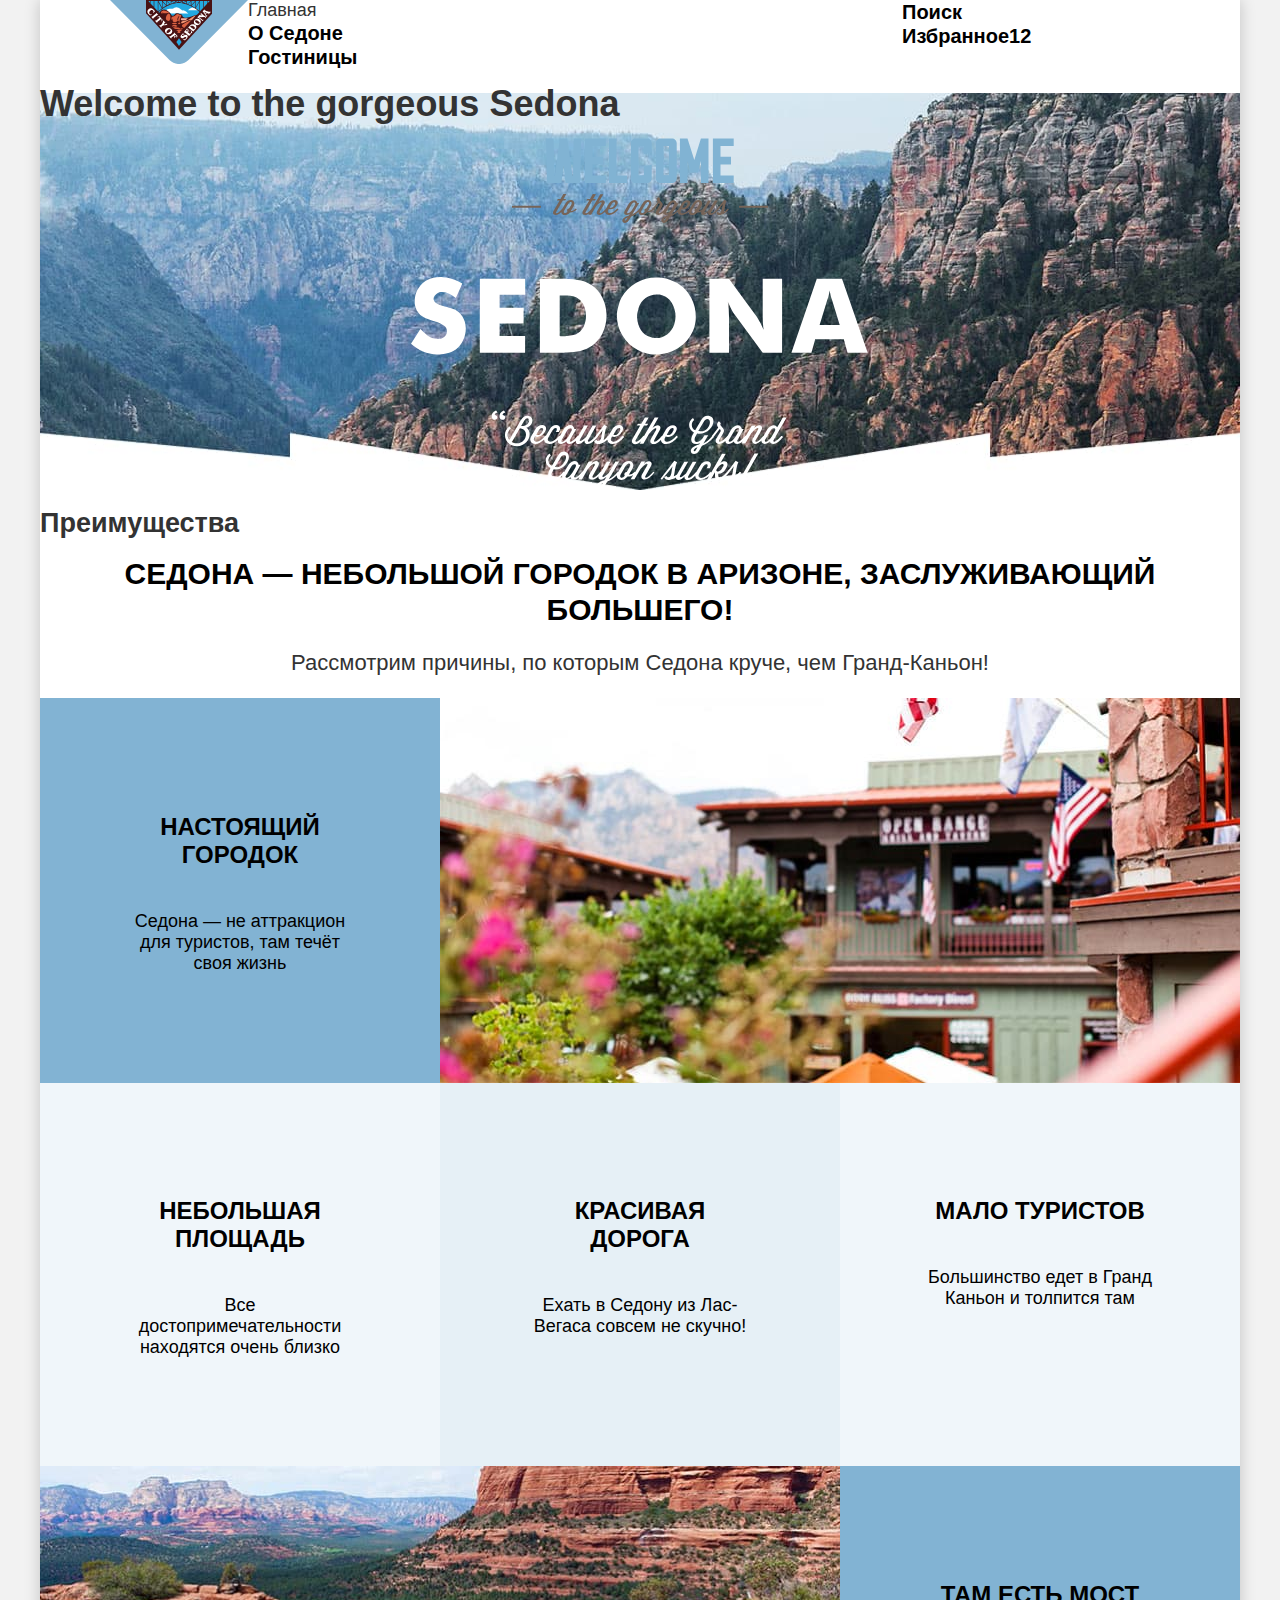
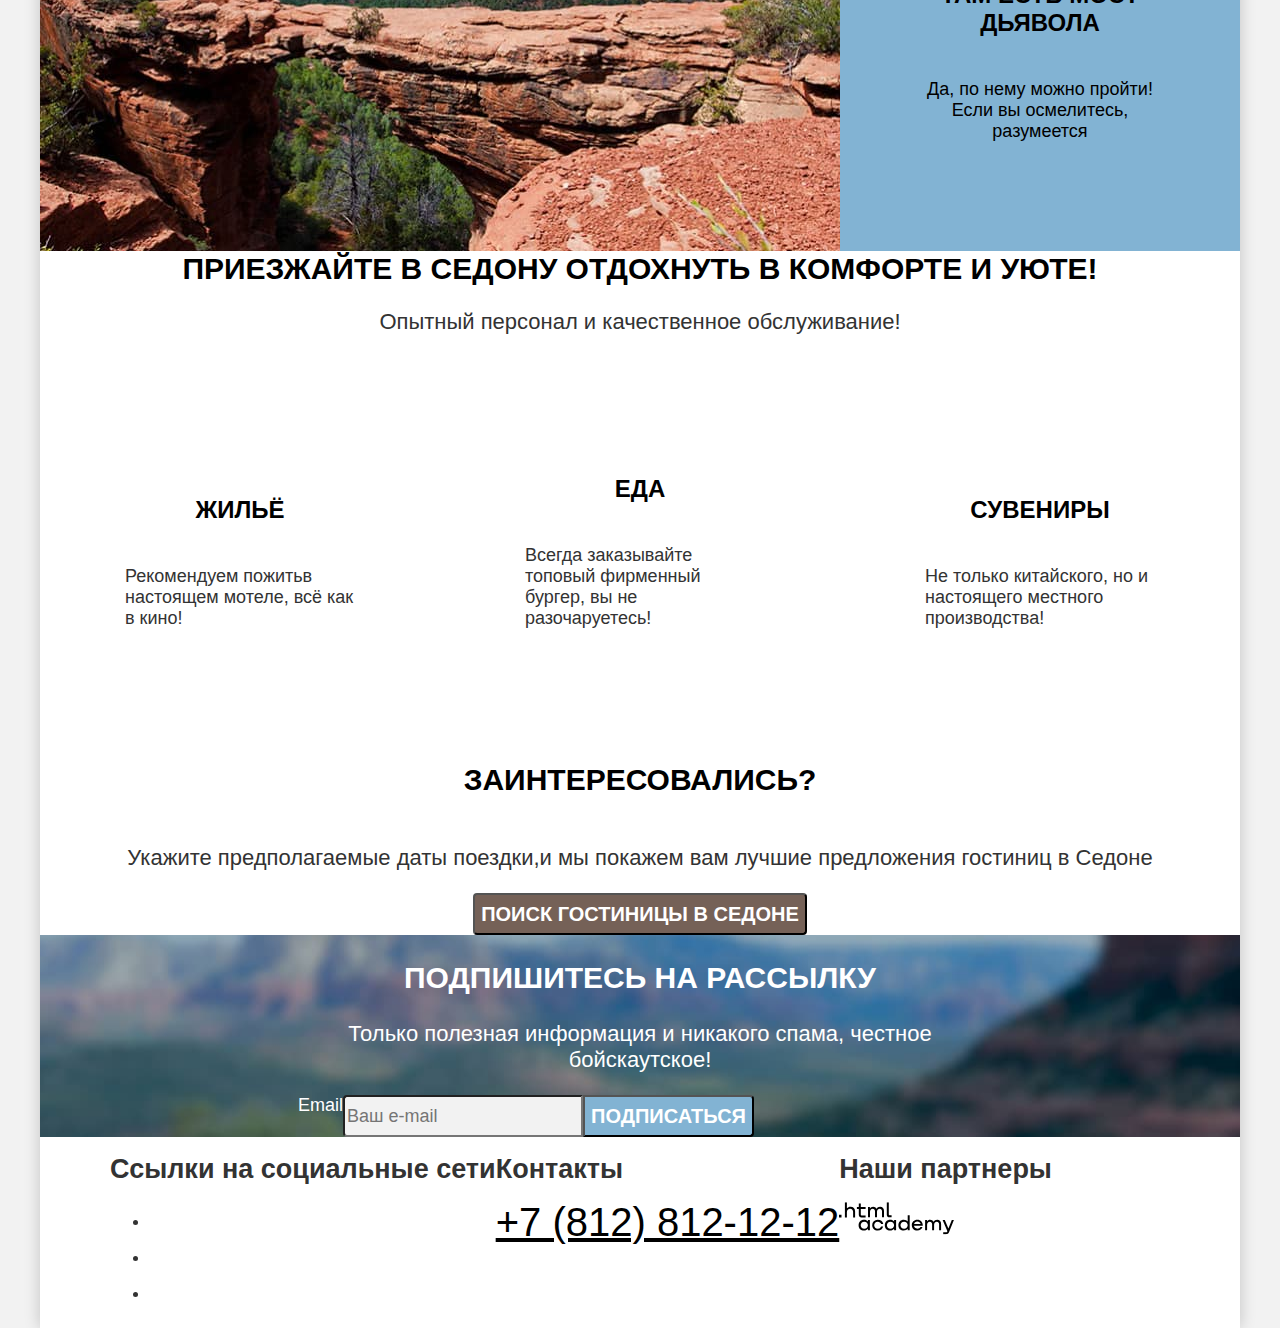
==== commit 7d8ddab3: "Merge pull request #5 from Svetik-S/master" ====
--- a/index.html
+++ b/index.html
@@ -37,7 +37,7 @@
         </nav>
       </header>
 
-      <main class="main-index">
+      <main class="main-container main-index">
         <section class="hero">
           <h1 class="visually-hidden">Welcome to the gorgeous Sedona</h1>
           <img class="logo-hero" src="images/welcome.svg" width="458" height="352" alt="Welcome to the gorgeous Sedona. Because the Grand Canyon sucks!">
@@ -48,27 +48,37 @@
             заслуживающий большего!</p>
           <p class="advantages-description">Рассмотрим причины, по которым Седона круче, чем Гранд-Каньон!</p>
           <ul class="advantages-list">
-            <li class="advantages-item item-picture">
-              <h3 class="advantages-item-title ">Настоящий городок</h3>
-              <p class="advantages-item-description">Седона — не аттракцион для туристов, там течёт своя жизнь</p>
+            <li class="advantages-item advantages-item-wide">
+              <div class="advantages-item-container">
+                <h3 class="advantages-item-title ">Настоящий городок</h3>
+                <p class="advantages-item-description">Седона — не аттракцион для туристов, там течёт своя жизнь</p>
+              </div>
               <img class="advantages-item-img" src="images/advantages/advantages-1.jpg" width="800" height="385" alt="Фото города Седона">
             </li>
             <li class="advantages-item item-edge">
-              <h3 class="advantages-item-title">Небольшая площадь</h3>
-              <p class="advantages-item-description">Все достопримечательности находятся очень близко</p>
+              <div class="advantages-item-container">
+                <h3 class="advantages-item-title">Небольшая площадь</h3>
+                <p class="advantages-item-description">Все достопримечательности находятся очень близко</p>
+              </div>
             </li>
             <li class="advantages-item item-middle">
-              <h3 class="advantages-item-title">Красивая дорога</h3>
-              <p class="advantages-item-description">Ехать в Седону из Лас-Вегаса совсем не скучно!</p>
+              <div class="advantages-item-container">
+                <h3 class="advantages-item-title">Красивая дорога</h3>
+                <p class="advantages-item-description">Ехать в Седону из Лас-Вегаса совсем не скучно!</p>
+              </div>
             </li>
             <li class="advantages-item item-edge">
-              <h3 class="advantages-item-title">Мало туристов</h3>
-              <p class="advantages-item-description">Большинство едет в Гранд Каньон и толпится там</p>
+              <div class="advantages-item-container">
+                <h3 class="advantages-item-title">Мало туристов</h3>
+                <p class="advantages-item-description">Большинство едет в Гранд Каньон и толпится там</p>
+              </div>
             </li>
-            <li class="advantages-item item-picture">
-              <img class="advantages-item-img_1" src="images/advantages/advantages-2.jpg" width="800" height="385" alt="Фото мост дьявола">
-              <h3 class="advantages-item-title">Там есть мост дьявола</h3>
-              <p class="advantages-item-description">Да, по нему можно пройти! Если вы осмелитесь, разумеется</p>
+            <li class="advantages-item advantages-item-wide advantages-item-wide-reverse">
+                <div class="advantages-item-container">
+                <h3 class="advantages-item-title">Там есть мост дьявола</h3>
+                <p class="advantages-item-description">Да, по нему можно пройти! Если вы осмелитесь, разумеется</p>
+              </div>
+              <img class="advantages-item-img" src="images/advantages/advantages-2.jpg" width="800" height="385" alt="Фото мост дьявола">
             </li>
           </ul>
         </section>
@@ -77,16 +87,22 @@
           <p class="services-text">Опытный персонал и качественное обслуживание!</p>
           <ul class="services-list">
             <li class="services-item">
-              <h3 class="services-item-title">Жильё</h3>
-              <p class="services-item-description">Рекомендуем пожитьв настоящем мотеле, всё как в кино!</p>
+              <div class="services-item-container services-item-edge">
+                <h3 class="services-item-title">Жильё</h3>
+                <p class="services-item-description">Рекомендуем пожитьв настоящем мотеле, всё как в кино!</p>
+              </div>
             </li>
             <li class="services-item">
-              <h3 class="services-item-title">Еда</h3>
-              <p class="services-item-description">Всегда заказывайте топовый фирменный бургер, вы не разочаруетесь!</p>
+              <div class="services-item-container services-item-middle">
+                <h3 class="services-item-title">Еда</h3>
+                <p class="services-item-description">Всегда заказывайте топовый фирменный бургер, вы не разочаруетесь!</p>
+              </div>
             </li>
             <li class="services-item">
-              <h3 class="services-item-title">Сувениры</h3>
-              <p class="services-item-description">Не только китайского, но и настоящего местного производства!</p>
+              <div class="services-item-container services-item-edge">
+                <h3 class="services-item-title">Сувениры</h3>
+                <p class="services-item-description">Не только китайского, но и настоящего местного производства!</p>
+              </div>
             </li>
           </ul>
         </section>
@@ -96,47 +112,51 @@
           <button class="button form-button" type="button">Поиск гостиницы в Седоне</button>
         </section>
         <section class="newsletter">
-          <h2 class="newsletter-title">Подпишитесь на рассылку</h2>
-          <p class="newsletter-description">Только полезная информация и никакого спама, честное бойскаутское!</p>
-          <form class="newsletter-form" action="https://echo.htmlacademy.ru/" method="post">
-            <label class="visually-hidden" for="newsletter-email">Email</label>
-            <input class="field" placeholder="Ваш e-mail" type="email" name="newsletter-email" id="newsletter-email" required>
-            <button class="button newsletter-button" type="submit">Подписаться</button>
-          </form>
+          <div class="newsletter-container">
+            <h2 class="newsletter-title">Подпишитесь на рассылку</h2>
+            <p class="newsletter-description">Только полезная информация и никакого спама, честное бойскаутское!</p>
+            <form class="newsletter-form" action="https://echo.htmlacademy.ru/" method="post">
+              <label class="visually-hidden" for="newsletter-email">Email</label>
+              <input class="field" placeholder="Ваш e-mail" type="email" name="newsletter-email" id="newsletter-email" required>
+              <button class="button newsletter-button" type="submit">Подписаться</button>
+            </form>
+          </div>
         </section>
       </main>
 
       <footer class="page-footer">
-        <section class="footer-social">
-          <h2 class="visually-hidden">Ссылки на социальные сети</h2>
-          <ul class="footer-social-list">
-            <li class="footer-social-item">
-              <a class="button social" href="#">
-                <span class="visually-hidden">VKontakte</span>
-              </a>
-            </li>
-            <li class="footer-social-item">
-              <a class="button social" href="#">
-                <span class="visually-hidden">Telegram</span>
-              </a>
-            </li>
-            <li class="footer-social-item">
-              <a class="button social" href="#">
-                <span class="visually-hidden">Youtube</span>
-              </a>
-            </li>
-          </ul>
-        </section>
-        <section class="footer-contacts">
-          <h2 class="visually-hidden">Контакты</h2>
-          <a class="footer-contacts-phone" href="tel:+78128121212">+7 (812) 812-12-12</a>
-        </section>
-        <section class="footer-partner">
-          <h2 class="visually-hidden">Наши партнеры</h2>
-          <a class="footer-link-logo-academy" href="#">
-            <img class="logo-html-academy" src="images/logo_htmlacademy.svg" width="114.9" height="32.9" alt="Логотип html Academy">
-          </a>
-        </section>
+        <div class="footer-container">
+          <section class="footer-social">
+            <h2 class="visually-hidden">Ссылки на социальные сети</h2>
+            <ul class="footer-social-list">
+              <li class="footer-social-item">
+                <a class="button social" href="#">
+                  <span class="visually-hidden">VKontakte</span>
+                </a>
+              </li>
+              <li class="footer-social-item">
+                <a class="button social" href="#">
+                  <span class="visually-hidden">Telegram</span>
+                </a>
+              </li>
+              <li class="footer-social-item">
+                <a class="button social" href="#">
+                  <span class="visually-hidden">Youtube</span>
+                </a>
+              </li>
+            </ul>
+          </section>
+          <section class="footer-contacts">
+            <h2 class="visually-hidden">Контакты</h2>
+            <a class="footer-contacts-phone" href="tel:+78128121212">+7 (812) 812-12-12</a>
+          </section>
+          <section class="footer-partner">
+            <h2 class="visually-hidden">Наши партнеры</h2>
+            <a class="footer-link-logo-academy" href="#">
+              <img class="logo-html-academy" src="images/logo_htmlacademy.svg" width="114.9" height="32.9" alt="Логотип html Academy">
+            </a>
+          </section>
+        </div>
       </footer>
     </div>
   </body>
--- a/styles/styles.css
+++ b/styles/styles.css
@@ -14,7 +14,13 @@
   font-display: swap;
 }
 
+html {
+  height: 100%;
+}
+
 body {
+  margin: 0;
+  min-height: 100%;
   font-family: "PT Sans", sans-serif;
   font-size: 18px;
   line-height: 21px;
@@ -25,6 +31,9 @@
 
 /* page-header */
 .page-container {
+  display: flex;
+  flex-direction: column;
+  min-height: 100%;
   width: 1200px;
   margin: 0 auto;
   background: #ffffff;
@@ -35,6 +44,25 @@
   background-color: #ffffff;
 }
 
+.navigation {
+  display: flex;
+  width: 1060px;
+  padding: 0 70px;
+}
+
+.navigation-list {
+  list-style: none;
+  width: 460px;
+  padding: 0;
+  margin: 0;
+}
+
+.navigation-user {
+  list-style: none;
+  max-width: 268px;
+  margin-left: auto;
+}
+
 .navigation-link {
   font-size: 20px;
   line-height: 24px;
@@ -53,8 +81,15 @@
   text-transform: uppercase;
 }
 
+.main-container {
+  flex-grow: 1;
+}
+
 /* hero */
 .hero {
+  display: block;
+  padding: 0;
+  margin: 0;
   background-image: url("../images/hero-background.jpg");
   background-color: #f2f2f2;
   background-size: cover;
@@ -62,8 +97,15 @@
   background-position: center bottom;
 }
 
+.logo-hero {
+  display: block;
+  margin: 0 auto;
+}
+
 /* advantages */
 .advantages-title {
+  padding: 0;
+  margin: 0;
   color: #000000;
   text-align: center;
   font-size: 30px;
@@ -80,13 +122,42 @@
 }
 
 .advantages-list {
-  text-align: center;
+  display: flex;
+  flex-wrap: wrap;
+  margin: 0;
+  padding: 0;
+  list-style-type: none;
 }
 
 .advantages-item {
   color: #000000;
-  text-align: center;
-  list-style: none;
+}
+
+.advantages-item-container {
+  width: 230px;
+  min-height: 200px;
+  display: flex;
+  flex-direction: column;
+  justify-content: flex-start;
+  padding: 90px 85px;
+  margin-top: auto;
+  margin-bottom: auto;
+  text-align: center;
+}
+
+.advantages-item-img {
+  display: block;
+}
+
+.advantages-item-wide {
+  display: flex;
+  flex-wrap: wrap;
+  width: 100%;
+  background-color: #82b3d3;
+}
+
+.advantages-item-wide-reverse {
+  flex-direction: row-reverse;
 }
 
 .advantages-item-title {
@@ -96,11 +167,6 @@
   text-transform: uppercase;
 }
 
-.item-picture {
-  color: #ffffff;
-  background-color: #82b3d3;
-}
-
 .item-edge {
   background-color: rgba(131, 179, 211, 0.12);
 }
@@ -110,7 +176,12 @@
 }
 
 /* services */
+.services {
+  margin: 0;
+}
 .services-title {
+  margin: 0;
+  padding: 0;
   color: #000000;
   text-align: center;
   font-size: 30px;
@@ -126,6 +197,29 @@
   line-height: 26px;
 }
 
+.services-list {
+  display: flex;
+  margin: 0;
+  padding: 0;
+  list-style: none;
+}
+
+.services-item {
+  width: 400px;
+}
+
+.services-item-container {
+  display: flex;
+  flex-direction: column;
+  width: 230px;
+  min-height: 200px;
+  padding: 90px 85px;
+  justify-content: flex-end;
+  align-items: center;
+  margin-top: auto;
+  margin-bottom: auto;
+}
+
 .services-item-title {
   color: #000000;
   text-align: center;
@@ -136,6 +230,14 @@
 }
 
 /* form */
+.form {
+  display: flex;
+  flex-direction: column;
+  margin: 0;
+  align-items: center;
+  text-align: center;
+}
+
 .form-title {
   color: #000000;
   text-align: center;
@@ -169,6 +271,10 @@
 
 /* newsletter */
 .newsletter {
+  display: flex;
+  flex-direction: column;
+  align-items: center;
+  text-align: center;
   background-image: url("../images/subscription-background.jpg");
   color: #ffffff;
   background-color: #756157;
@@ -177,6 +283,10 @@
   background-position: center;
 }
 
+.newsletter-container {
+  width: 684px;
+}
+
 .newsletter-title {
   text-align: center;
   font-size: 30px;
@@ -190,6 +300,10 @@
   font-size: 22px;
   font-weight: 400;
   line-height: 26px;
+}
+
+.newsletter-form {
+  display: flex;
 }
 
 .field {
@@ -208,6 +322,12 @@
 }
 
 /* footer */
+.footer-container {
+  display: flex;
+  width: 1060px;
+  padding: 0 70px;
+}
+
 .footer-contacts-phone {
   color: #000000;
   text-align: center;
@@ -247,6 +367,9 @@
 }
 
 /* filter */
+.filter-container {
+  display: flex;
+}
 .catalog-filter-group {
   color:#ffffff;
 }
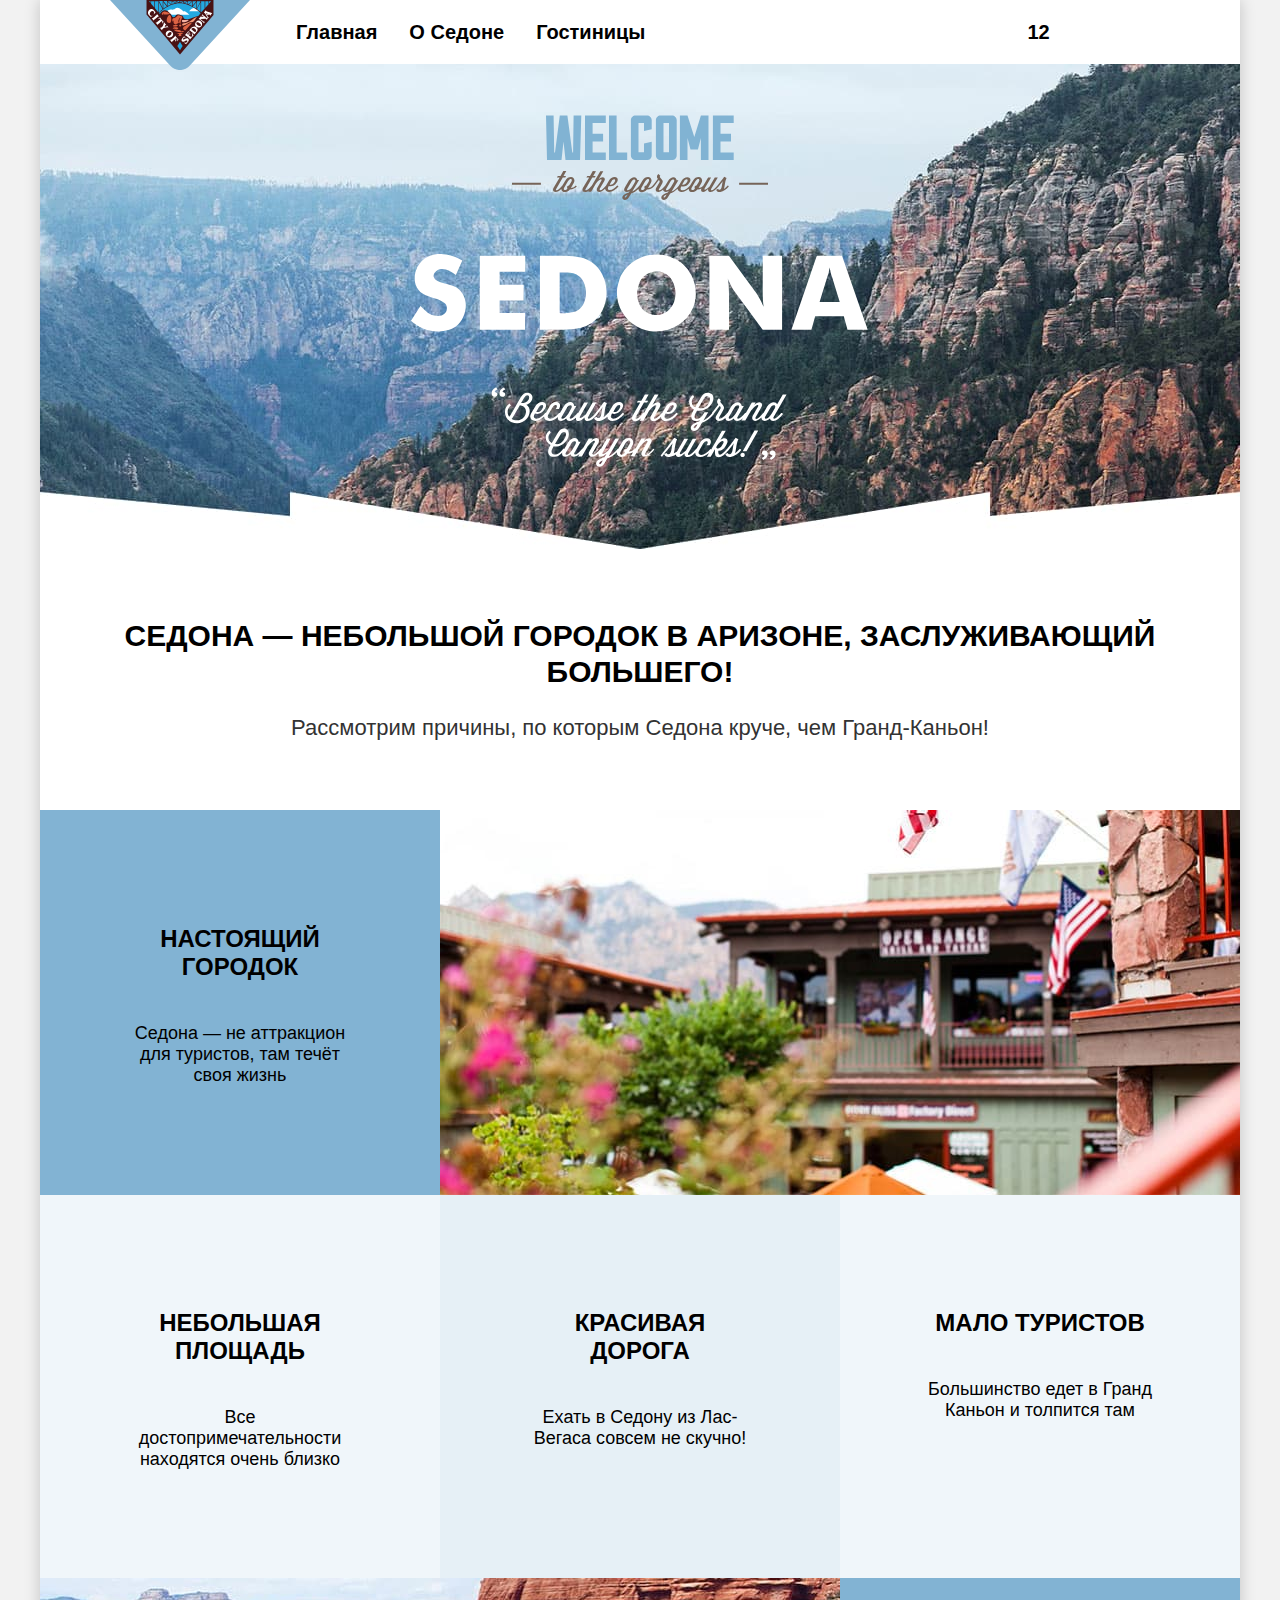
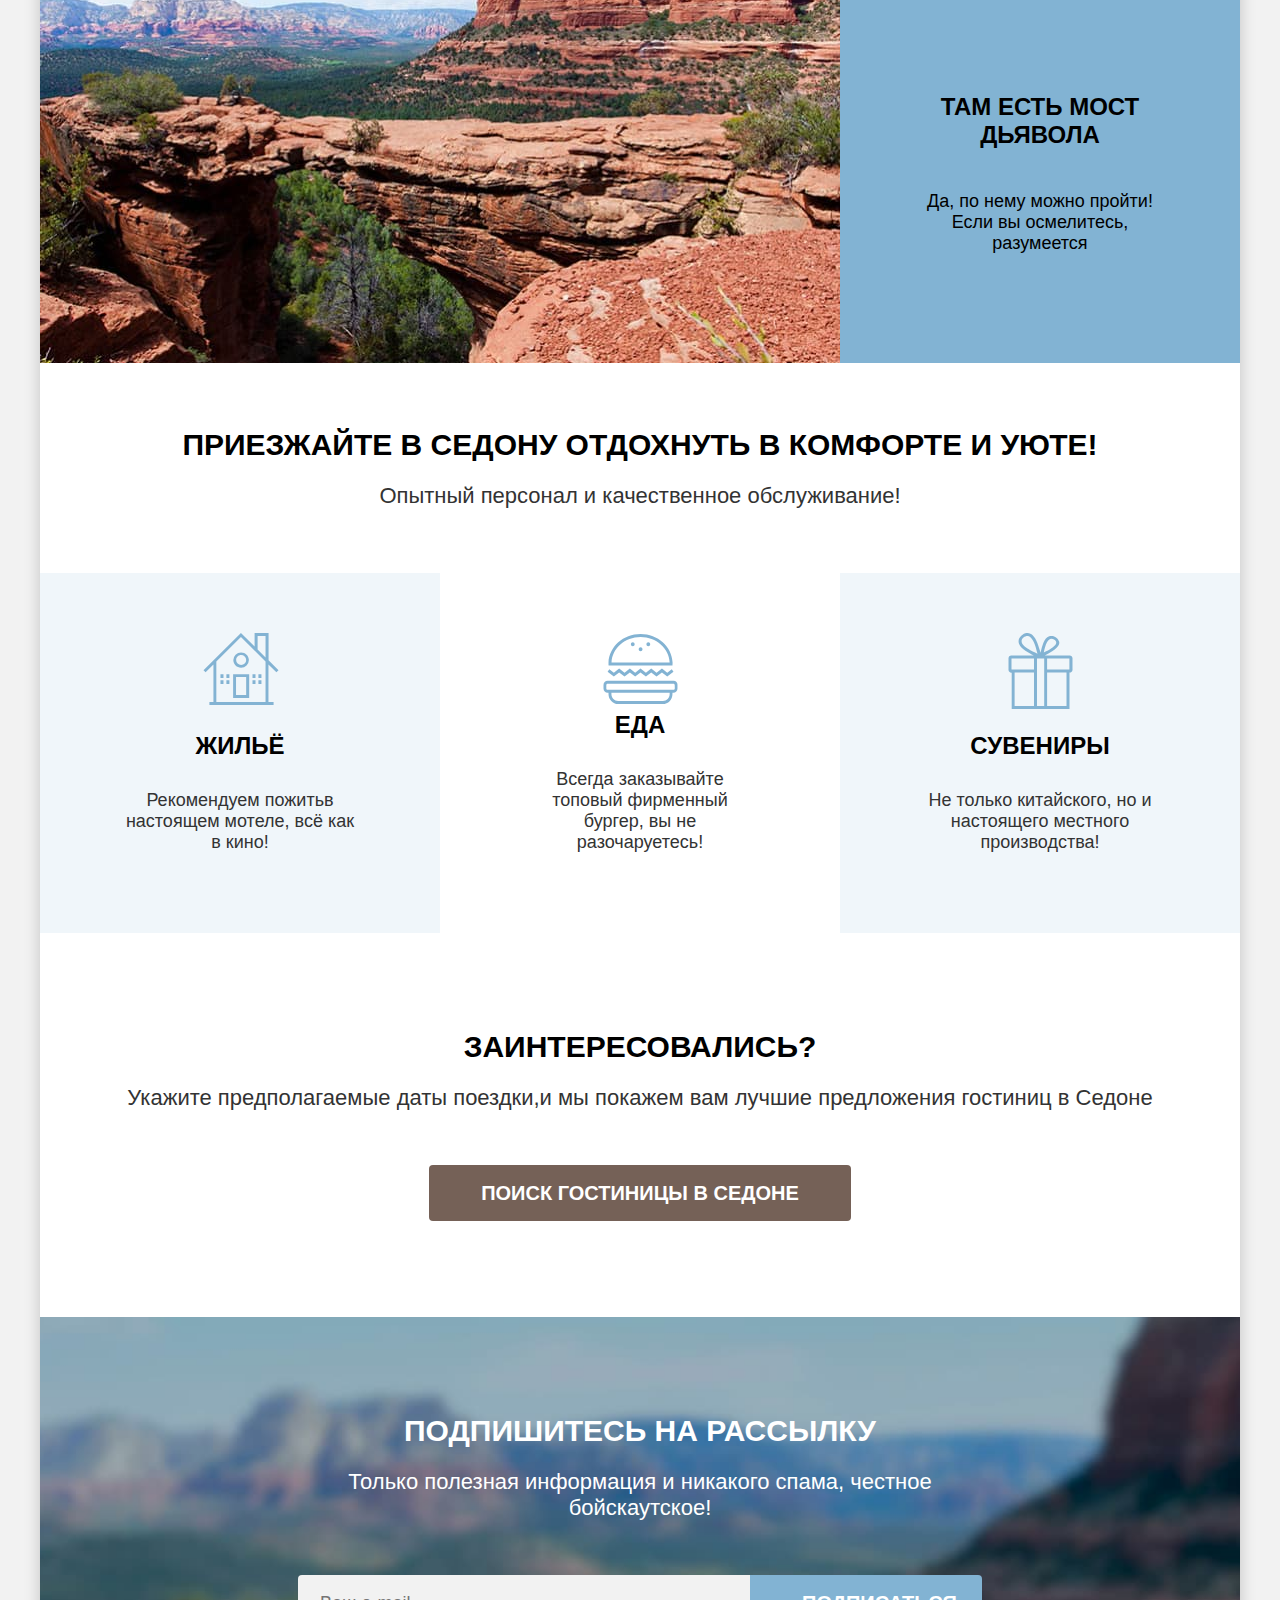
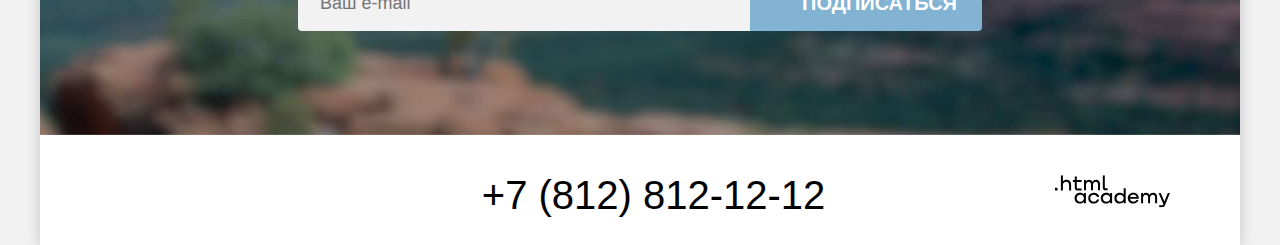
==== commit 0473dd9b: "Merge pull request #6 from Svetik-S/master" ====
--- a/index.html
+++ b/index.html
@@ -10,11 +10,11 @@
       <header class="page-header">
         <nav class="navigation">
           <a class="navigation-logo">
-            <img class="page-header-logo" src="images/logo.svg" width="138" height="64" alt="Логотип сайта Седона" >
+            <img class="page-header-logo" src="images/logo.svg" width="140" height="70" alt="Логотип сайта Седона" >
           </a>
           <ul class="navigation-list">
             <li class="navigation-item">
-              <a class="navigation-link-current">Главная</a>
+              <a class="navigation-link navigation-link-current">Главная</a>
             </li>
             <li class="navigation-item">
               <a class="navigation-link" href="#">О седоне</a>
@@ -37,7 +37,7 @@
         </nav>
       </header>
 
-      <main class="main-container main-index">
+      <main class="main-index main-container">
         <section class="hero">
           <h1 class="visually-hidden">Welcome to the gorgeous Sedona</h1>
           <img class="logo-hero" src="images/welcome.svg" width="458" height="352" alt="Welcome to the gorgeous Sedona. Because the Grand Canyon sucks!">
@@ -87,19 +87,19 @@
           <p class="services-text">Опытный персонал и качественное обслуживание!</p>
           <ul class="services-list">
             <li class="services-item">
-              <div class="services-item-container services-item-edge">
+              <div class="services-item-container services-item-house">
                 <h3 class="services-item-title">Жильё</h3>
                 <p class="services-item-description">Рекомендуем пожитьв настоящем мотеле, всё как в кино!</p>
               </div>
             </li>
             <li class="services-item">
-              <div class="services-item-container services-item-middle">
+              <div class="services-item-container services-item-food">
                 <h3 class="services-item-title">Еда</h3>
                 <p class="services-item-description">Всегда заказывайте топовый фирменный бургер, вы не разочаруетесь!</p>
               </div>
             </li>
             <li class="services-item">
-              <div class="services-item-container services-item-edge">
+              <div class="services-item-container services-item-souvenirs">
                 <h3 class="services-item-title">Сувениры</h3>
                 <p class="services-item-description">Не только китайского, но и настоящего местного производства!</p>
               </div>
--- a/styles/styles.css
+++ b/styles/styles.css
@@ -27,6 +27,17 @@
   font-weight: 400;
   color: #333333;
   background-color: #f2f2f2;
+}
+
+.visually-hidden {
+  position: absolute;
+  width: 1px;
+  height: 1px;
+  margin: -1px;
+  padding: 0;
+  border: 0;
+  clip: rect(0 0 0 0);
+  overflow: hidden;
 }
 
 /* page-header */
@@ -42,28 +53,52 @@
 
 .page-header {
   background-color: #ffffff;
+  width: 1200px;
 }
 
 .navigation {
   display: flex;
   width: 1060px;
   padding: 0 70px;
+  justify-content: space-between;
+  align-items: flex-start;
 }
 
 .navigation-list {
-  list-style: none;
+  display: flex;
+  flex-wrap: wrap;
   width: 460px;
   padding: 0;
   margin: 0;
+  list-style-type: none;
+}
+
+.page-header-logo {
+  display: block;
+  width: 140px;
+  height: 70px;
+}
+
+.navigation-logo {
+  display: block;
+  position: relative;
+  margin-right: 30px;
+  margin-bottom: -6px;
 }
 
 .navigation-user {
-  list-style: none;
+  display: flex;
+  justify-content: flex-end;
+  list-style-type: none;
   max-width: 268px;
+  padding: 0;
   margin-left: auto;
 }
 
 .navigation-link {
+  display: block;
+  padding: 20px 16px;
+  font-family: inherit;
   font-size: 20px;
   line-height: 24px;
   font-weight: 700;
@@ -73,6 +108,11 @@
   text-transform: capitalize;
 }
 
+.navigation-user .navigation-link {
+  min-width: 20px;
+  min-height: 20px;
+}
+
 .navigation-link-button {
   font-size: 16px;
   font-weight: 700;
@@ -83,6 +123,8 @@
 
 .main-container {
   flex-grow: 1;
+  width: 1200px;
+  margin: 0 auto;
 }
 
 /* hero */
@@ -95,6 +137,9 @@
   background-size: cover;
   background-repeat: no-repeat;
   background-position: center bottom;
+  padding-top: 51px;
+  padding-bottom: 82px;
+  margin-bottom: 69px;
 }
 
 .logo-hero {
@@ -103,9 +148,17 @@
 }
 
 /* advantages */
+.advantages {
+  background-color: #ffffff;
+  padding: 0;
+  margin: 0;
+  margin-bottom: 64px;
+}
+
 .advantages-title {
   padding: 0;
   margin: 0;
+  margin-bottom: 25px;
   color: #000000;
   text-align: center;
   font-size: 30px;
@@ -115,6 +168,9 @@
 }
 
 .advantages-description {
+  margin: 0;
+  padding: 0;
+  margin-bottom: 69px;
   text-align: center;
   font-size: 22px;
   font-weight: 400;
@@ -178,10 +234,14 @@
 /* services */
 .services {
   margin: 0;
-}
+  background-color: #ffffff;
+  margin-bottom: 96px;
+}
+
 .services-title {
   margin: 0;
   padding: 0;
+  margin-bottom: 20px;
   color: #000000;
   text-align: center;
   font-size: 30px;
@@ -191,6 +251,9 @@
 }
 
 .services-text {
+  padding: 0;
+  margin: 0;
+  margin-bottom: 64px;
   text-align: center;
   font-size: 22px;
   font-weight: 400;
@@ -201,7 +264,7 @@
   display: flex;
   margin: 0;
   padding: 0;
-  list-style: none;
+  list-style-type: none;
 }
 
 .services-item {
@@ -213,29 +276,57 @@
   flex-direction: column;
   width: 230px;
   min-height: 200px;
-  padding: 90px 85px;
+  padding: 80px 85px;
   justify-content: flex-end;
   align-items: center;
   margin-top: auto;
   margin-bottom: auto;
+  background-position: center 60px;
+  background-repeat: no-repeat;
+}
+
+.services-item-house {
+  background-image: url("../images/icons/house.svg");
+  background-color: rgba(131, 179, 211, 0.12);
+}
+
+.services-item-food {
+  background-image: url("../images/icons/food.svg");
+  background-color: #ffffff;
+}
+
+.services-item-souvenirs {
+  background-image: url("../images/icons/souvenirs.svg");
+  background-color: rgba(131, 179, 211, 0.12);
 }
 
 .services-item-title {
+  margin: 0;
+  padding: 0;
   color: #000000;
   text-align: center;
   font-size: 24px;
   font-weight: 700;
   line-height: 28px;
   text-transform: uppercase;
+}
+
+.services-item-description {
+  margin: 0;
+  padding: 0;
+  margin-top: 30px;
+  text-align: center;
 }
 
 /* form */
 .form {
   display: flex;
   flex-direction: column;
-  margin: 0;
   align-items: center;
   text-align: center;
+  background-color: #ffffff;
+  margin: 0;
+  margin-bottom: 96px;
 }
 
 .form-title {
@@ -245,6 +336,8 @@
   font-weight: 700;
   line-height: 36px;
   text-transform: uppercase;
+  margin: 0;
+  margin-bottom: 20px;
 }
 
 .form-description {
@@ -252,6 +345,8 @@
   font-size: 22px;
   font-weight: 400;
   line-height: 26px;
+  margin: 0;
+  margin-bottom: 54px;
 }
 
 .button {
@@ -262,11 +357,13 @@
   font-weight: 700;
   line-height: 36px;
   text-transform: uppercase;
+  border-radius: 4px;
+  border-color: rgba(255, 255, 255, 0);
 }
 
 .form-button {
-  border-radius: 4px;
   background: #756157;
+  padding: 8px 50px;
 }
 
 /* newsletter */
@@ -281,6 +378,8 @@
   background-size: cover;
   background-repeat: no-repeat;
   background-position: center;
+  margin: 0;
+  padding: 96px 258px 104px;
 }
 
 .newsletter-container {
@@ -293,6 +392,9 @@
   font-weight: 700;
   line-height: 36px;
   text-transform: uppercase;
+  padding: 0;
+  margin: 0;
+  margin-bottom: 20px;
 }
 
 .newsletter-description {
@@ -300,6 +402,8 @@
   font-size: 22px;
   font-weight: 400;
   line-height: 26px;
+  margin: 0;
+  margin-bottom: 54px;
 }
 
 .newsletter-form {
@@ -313,19 +417,48 @@
   font-weight: 400;
   line-height: 24px;
   border-radius: 4px 0px 0px 4px;
-  background: #f2f2f2;
+  border-color:rgba(255, 255, 255, 0);
+  background-color: #f2f2f2;
+  width: 452px;
+  padding: 12px 20px;
 }
 
 .newsletter-button {
+  width: 232px;
   border-radius: 0px 4px 4px 0px;
-  background: #82b3d3;
+  background-color: #82b3d3;
+  padding: 8px 50px;
 }
 
 /* footer */
 .footer-container {
   display: flex;
+  justify-content: space-between;
   width: 1060px;
-  padding: 0 70px;
+  padding: 40px 70px 30px;
+  margin: 0;
+}
+
+.footer-social {
+  width: 142px;
+}
+
+.footer-social-list {
+  display: flex;
+  flex-wrap: wrap;
+  margin: 0;
+  padding: 0;
+  list-style-type: none;
+}
+
+.footer-social-item {
+  width: 47px;
+  height: 40px;
+  margin: 0;
+}
+
+.footer-social-item:nth-child(3n) {
+  margin-right: 0;
 }
 
 .footer-contacts-phone {
@@ -335,19 +468,25 @@
   font-weight: 400;
   line-height: 40px;
   text-transform: uppercase;
+  text-decoration: none;
 }
 
 /* Страница КАТАЛОГ */
 .main-filter-background {
+  display: block;
   background-image: url("../images/filter-background.jpg");
   color: #ffffff;
   background-color: #756157;
   background-size: cover;
   background-repeat: no-repeat;
   background-position: center;
+  margin: 0;
+  padding: 35px 70px 70px;
 }
 
 .inner-header-title {
+  margin: 0;
+  margin-bottom: 8px;
   color: #ffffff;
   font-size: 60px;
   font-weight: 700;
@@ -356,14 +495,21 @@
 
 /* breadcrumbs */
 .breadcrumbs {
-  list-style: none;
+  display: flex;
+  list-style-type: none;
+  margin: 0;
+  padding: 0;
 }
 
 .breadcrumbs-link {
+  display: block;
   color: #ffffff;
   font-size: 16px;
   line-height: 21px;
   text-decoration: none;
+  margin: 0;
+  margin-bottom: 40px;
+  margin-right: 10px;
 }
 
 /* filter */
@@ -371,7 +517,10 @@
   display: flex;
 }
 .catalog-filter-group {
-  color:#ffffff;
+  border-color: rgba(255, 255, 255, 0);
+  padding: 0;
+  margin: 0;
+  margin-right: 70px;
 }
 
 .catalog-filter-title {
@@ -379,10 +528,14 @@
   font-weight: 700;
   line-height: 24px;
   text-transform: capitalize;
+  margin: 0;
+  margin-bottom: 32px;
 }
 
 .catalog-filter-list {
-  list-style: none;
+  padding: 0;
+  margin: 0;
+  list-style-type: none;
 }
 
 .control {
@@ -399,6 +552,9 @@
   font-weight: 700;
   line-height: 20px;
   text-transform: uppercase;
+  width: 191px;
+  height: 36px;
+  padding: 0 50px;
 }
 
 .button-apply {
@@ -437,9 +593,70 @@
   font-family: inherit;
 }
 
-/* product-list */
+/*select-wrapper*/
+
+.results-search {
+  display: flex;
+  flex-direction: column;
+  background-color: #ffffff;
+  padding: 50px 70px 60px;
+}
+
+.select-wrapper {
+  display: flex;
+  margin: 0;
+  margin-bottom: 40px;
+}
+
+.select-info {
+  align-self: center;
+  margin: 0;
+  color: #000000;
+  font-size: 30px;
+  font-style: normal;
+  font-weight: 700;
+  line-height: 36px; /* 120% */
+  text-transform: uppercase;
+}
+
+.select-control {
+  width: 292px;
+  font-family: inherit;
+  padding: 14px 20px;
+  border: 2px solid #e5e5e5;
+  border-radius: 4px;
+  margin-left: auto;
+}
+
+.sorting-container {
+  margin: 0;
+  margin-left: 70px;
+}
+
+.button-view-list {
+  display: flex;
+  list-style-type: none;
+  margin: 0;
+  padding: 0;
+}
+
+.button-view-items {
+  margin-right: 8px;
+}
+
+.button-view-items:last-child {
+  margin-right: 0;
+}
+
+.button-view {
+  width: 48px;
+  height: 48px;
+
+}
+
+/* products-cards */
 .product-list {
-  list-style: none;
+  list-style-type: none;
 }
 
 .product-card-link {
@@ -483,17 +700,32 @@
 
 /* pagination */
 .pagination {
-  list-style: none;
+  display: flex;
+  list-style-type: none;
+  border-top: 1px solid #e6e6e6;;
+  padding: 0;
+  padding-top: 40px;
+  margin: 0;
+}
+
+.pagination-item:not(:last-child) {
+  margin-right: 8px;
 }
 
 .pagination-link {
-  color: #ffffff;
-  background-color: #82b3d3;
+  display: flex;
+  justify-content: center;
+  align-items: center;
+  text-align: center;
+  box-sizing: border-box;
+  background-color: #82B3D3;
+  color: #ffffff;
   border-radius: 4px;
-  text-align: center;
+  padding: 10px;
+  min-width: 60px;
+  min-height: 60px;
   font-family: inherit;
   font-size: 20px;
-  font-style: normal;
   font-weight: 700;
   line-height: 36px;
   text-decoration: none;
@@ -501,6 +733,11 @@
 
 .pagination-current {
   background-color: #f2f2f2;
+  color: #000000;
+}
+
+.pagination-share {
+  background-color: inherit;
   color: #000000;
 }
 
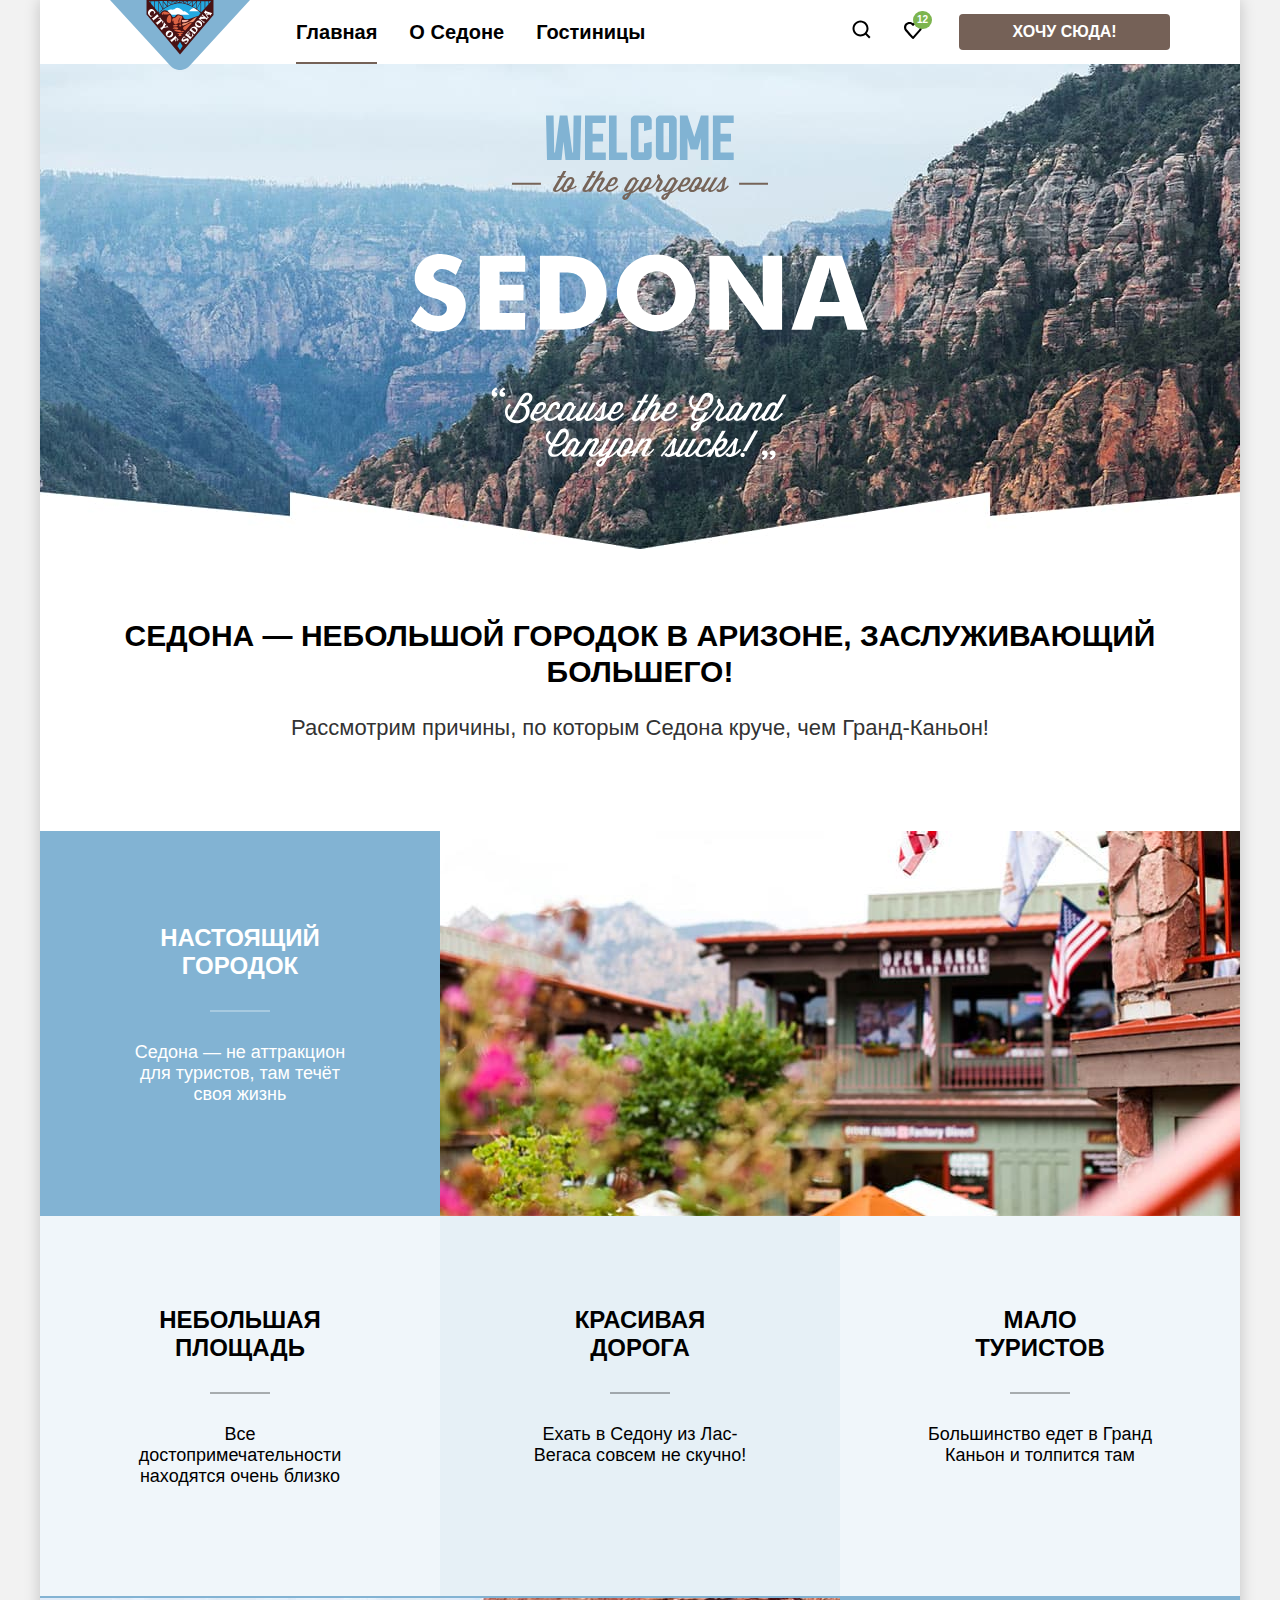
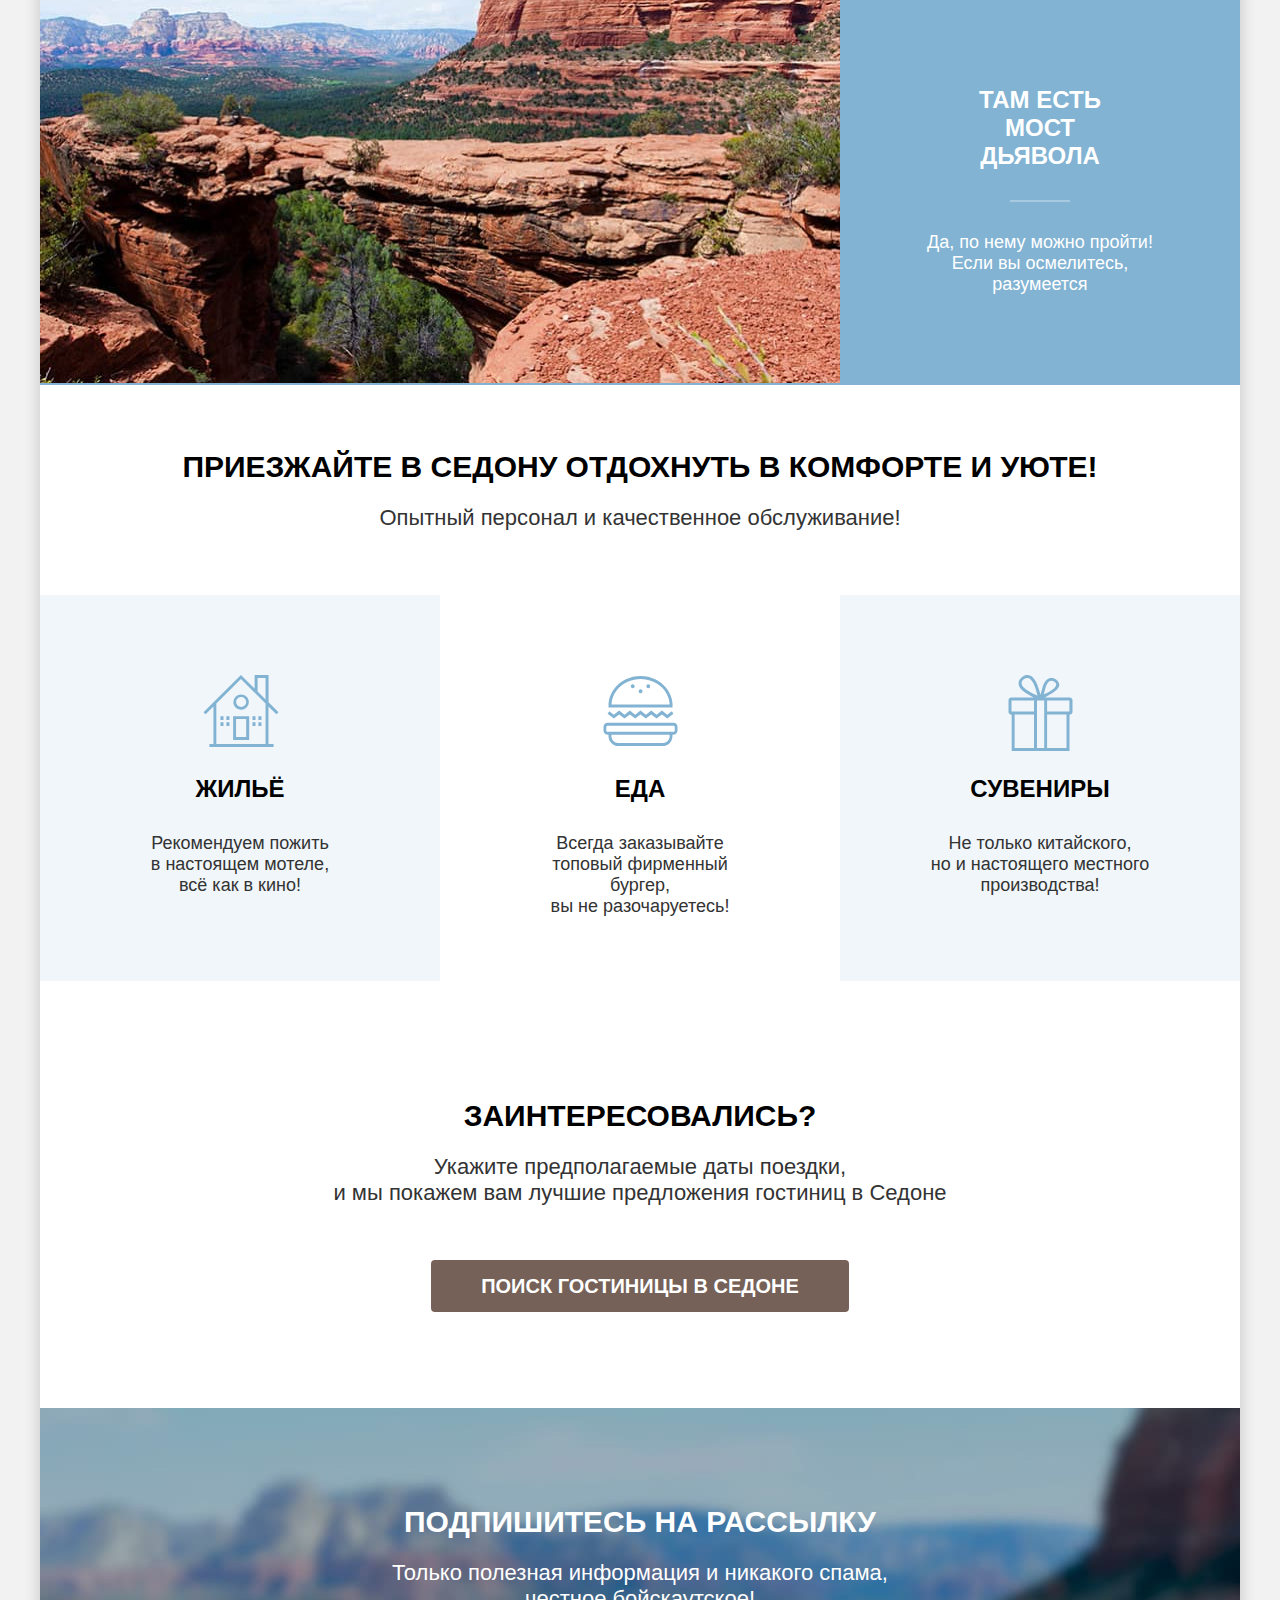
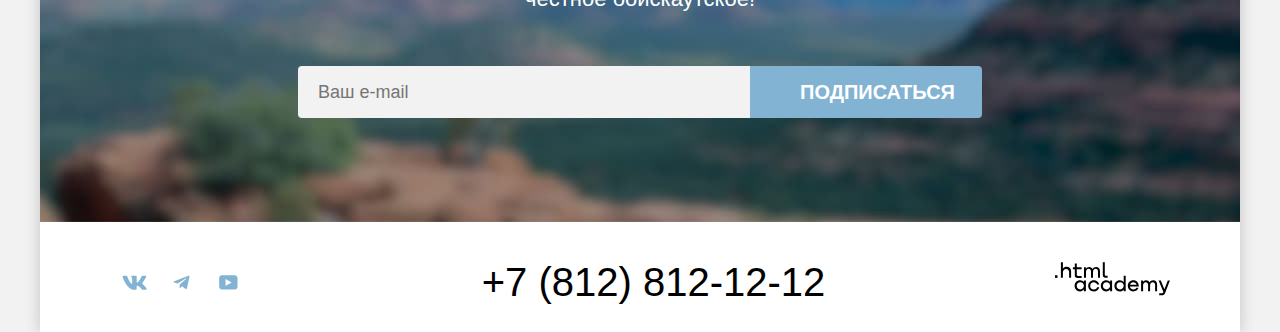
==== commit a60a6f5d: "Merge pull request #8 from Svetik-S/master" ====
--- a/index.html
+++ b/index.html
@@ -25,15 +25,24 @@
           </ul>
           <ul class="navigation-list navigation-user">
             <li class="navigation-item">
-              <a class="navigation-link" href="#"><span class="visually-hidden">Поиск</span></a>
-            </li>
-            <li class="navigation-item">
-              <a class="navigation-link" href="#"><span class="visually-hidden">Избранное</span><span class="favorites-quantity">12</span></a>
-            </li>
-            <li class="navigation-item">
-              <a class="navigation-link-button" href="#">Хочу сюда!</a>
-            </li>
-          </ul>
+              <a class="navigation-link" href="#">
+                <svg class="navigation-icon" aria-hidden="true" focusable="false" xmlns="http://www.w3.org/2000/svg" width="19" height="19" viewBox="0 0 19 19" fill="none">
+                  <path d="M18.5 17.0083L14.8 13.3287C15.8 12.0359 16.5 10.3453 16.5 8.4558C16.5 4.08011 12.9 0.5 8.5 0.5C4.1 0.5 0.5 4.17956 0.5 8.55525C0.5 12.9309 4.1 16.511 8.5 16.511C10.3 16.511 12 15.9144 13.4 14.8204L17.1 18.5L18.5 17.0083ZM8.5 14.5221C5.2 14.5221 2.5 11.837 2.5 8.55525C2.5 5.27348 5.2 2.5884 8.5 2.5884C11.8 2.5884 14.5 5.27348 14.5 8.55525C14.5 11.837 11.8 14.5221 8.5 14.5221Z"/>
+                </svg>
+                <span class="visually-hidden">Поиск</span>
+              </a>
+            </li>
+            <li class="navigation-item">
+              <a class="navigation-link" href="#">
+                <svg class="navigation-icon" aria-hidden="true" focusable="false" xmlns="http://www.w3.org/2000/svg" width="18" height="17" viewBox="0 0 18 17" fill="none">
+                  <path d="M8.9 17C8.6 17 8.3 16.9 8.1 16.6C2.7 10.5 1.4 9.1 1.1 8.7C0.4 7.8 0 6.6 0 5.4C0 2.4 2.4 0 5.5 0C6.8 0 8 0.5 9 1.3C10 0.5 11.3 0 12.5 0C15.5 0 18 2.4 18 5.4C18 6.7 17.5 7.9 16.7 8.8L9.7 16.7C9.5 16.9 9.3 17 8.9 17ZM2.9 7.5C3.2 7.9 6.4 11.5 9 14.4L15.2 7.4C15.7 6.9 15.9 6.2 15.9 5.4C15.9 3.6 14.4 2.1 12.6 2.1C11.6 2.1 10.6 2.6 9.9 3.4C9.6 3.7 9.3 3.8 9 3.8C8.7 3.8 8.4 3.6 8.2 3.4C7.5 2.6 6.5 2.1 5.5 2.1C3.7 2.1 2.2 3.6 2.2 5.4C2.1 6.3 2.5 7 2.9 7.5C2.8 7.5 2.8 7.5 2.9 7.5Z"/>
+                </svg>
+                <span class="visually-hidden">Избранное</span>
+                <span class="favorites-quantity">12</span>
+              </a>
+            </li>
+          </ul>
+            <a class="navigation-link-button" href="#">Хочу сюда!</a>
         </nav>
       </header>
 
@@ -74,7 +83,7 @@
               </div>
             </li>
             <li class="advantages-item advantages-item-wide advantages-item-wide-reverse">
-                <div class="advantages-item-container">
+              <div class="advantages-item-container">
                 <h3 class="advantages-item-title">Там есть мост дьявола</h3>
                 <p class="advantages-item-description">Да, по нему можно пройти! Если вы осмелитесь, разумеется</p>
               </div>
@@ -89,32 +98,32 @@
             <li class="services-item">
               <div class="services-item-container services-item-house">
                 <h3 class="services-item-title">Жильё</h3>
-                <p class="services-item-description">Рекомендуем пожитьв настоящем мотеле, всё как в кино!</p>
+                <p class="services-item-description">Рекомендуем пожить<br> в настоящем мотеле,<br> всё как в кино!</p>
               </div>
             </li>
             <li class="services-item">
               <div class="services-item-container services-item-food">
                 <h3 class="services-item-title">Еда</h3>
-                <p class="services-item-description">Всегда заказывайте топовый фирменный бургер, вы не разочаруетесь!</p>
+                <p class="services-item-description">Всегда заказывайте<br> топовый фирменный бургер,<br> вы не разочаруетесь!</p>
               </div>
             </li>
             <li class="services-item">
               <div class="services-item-container services-item-souvenirs">
                 <h3 class="services-item-title">Сувениры</h3>
-                <p class="services-item-description">Не только китайского, но и настоящего местного производства!</p>
+                <p class="services-item-description">Не только китайского,<br> но и настоящего местного<br> производства!</p>
               </div>
             </li>
           </ul>
         </section>
         <section class="form">
           <h2 class="form-title">Заинтересовались?</h2>
-          <p class="form-description">Укажите предполагаемые даты поездки,и мы покажем вам лучшие предложения гостиниц в Седоне</p>
+          <p class="form-description">Укажите предполагаемые даты поездки,<br> и мы покажем вам лучшие предложения гостиниц в Седоне</p>
           <button class="button form-button" type="button">Поиск гостиницы в Седоне</button>
         </section>
         <section class="newsletter">
           <div class="newsletter-container">
             <h2 class="newsletter-title">Подпишитесь на рассылку</h2>
-            <p class="newsletter-description">Только полезная информация и никакого спама, честное бойскаутское!</p>
+            <p class="newsletter-description">Только полезная информация и никакого спама,<br> честное бойскаутское!</p>
             <form class="newsletter-form" action="https://echo.htmlacademy.ru/" method="post">
               <label class="visually-hidden" for="newsletter-email">Email</label>
               <input class="field" placeholder="Ваш e-mail" type="email" name="newsletter-email" id="newsletter-email" required>
@@ -130,17 +139,32 @@
             <h2 class="visually-hidden">Ссылки на социальные сети</h2>
             <ul class="footer-social-list">
               <li class="footer-social-item">
-                <a class="button social" href="#">
+                <a class="footer-social-link" href="https://vk.com/htmlacademy">
+                  <svg class="footer-social-icon" aria-hidden="true" focusable="false"
+                    xmlns="http://www.w3.org/2000/svg" width="25" height="15" viewBox="0 0 25 15" fill="none">
+                    <path fill-rule="evenodd" clip-rule="evenodd"
+                      d="M24.1164 1.80445C24.2824 1.25845 24.1164 0.856445 23.3214 0.856445H20.6964C20.0284 0.856445 19.7204 1.20345 19.5534 1.58645C19.5534 1.58645 18.2184 4.78245 16.3274 6.85845C15.7154 7.46045 15.4374 7.65145 15.1034 7.65145C14.9364 7.65145 14.6854 7.46045 14.6854 6.91345V1.80445C14.6854 1.14845 14.5014 0.856445 13.9454 0.856445H9.81738C9.40038 0.856445 9.14938 1.16045 9.14938 1.44945C9.14938 2.07045 10.0954 2.21445 10.1924 3.96245V7.76045C10.1924 8.59345 10.0394 8.74444 9.70538 8.74444C8.81538 8.74444 6.65038 5.53345 5.36538 1.85945C5.11638 1.14445 4.86438 0.856445 4.19338 0.856445H1.56638C0.816382 0.856445 0.666382 1.20345 0.666382 1.58645C0.666382 2.26845 1.55638 5.65645 4.81138 10.1374C6.98138 13.1974 10.0364 14.8564 12.8194 14.8564C14.4884 14.8564 14.6944 14.4884 14.6944 13.8534V11.5404C14.6944 10.8034 14.8524 10.6564 15.3814 10.6564C15.7714 10.6564 16.4384 10.8484 17.9964 12.3234C19.7764 14.0724 20.0694 14.8564 21.0714 14.8564H23.6964C24.4464 14.8564 24.8224 14.4884 24.6064 13.7604C24.3684 13.0364 23.5184 11.9854 22.3914 10.7384C21.7794 10.0284 20.8614 9.26345 20.5824 8.88045C20.1934 8.38945 20.3044 8.17044 20.5824 7.73345C20.5824 7.73345 23.7824 3.30745 24.1154 1.80445H24.1164Z" />
+                  </svg>
                   <span class="visually-hidden">VKontakte</span>
                 </a>
               </li>
               <li class="footer-social-item">
-                <a class="button social" href="#">
+                <a class="footer-social-link" href="https://t.me/htmlacademy">
+                  <svg class="footer-social-icon" aria-hidden="true" focusable="false"
+                    xmlns="http://www.w3.org/2000/svg" width="18" height="17" viewBox="0 0 18 17" fill="none">
+                    <path
+                      d="M16.785 0.955705L0.840489 7.1042C-0.247661 7.54126 -0.241365 8.14828 0.640845 8.41897L4.73445 9.69597L14.2058 3.72014C14.6537 3.44766 15.0629 3.59424 14.7265 3.89281L7.05283 10.8183H7.05103L7.05283 10.8192L6.77045 15.0387C7.18413 15.0387 7.36669 14.8489 7.59871 14.625L9.58705 12.6915L13.7229 15.7464C14.4855 16.1664 15.0332 15.9506 15.2229 15.0405L17.9379 2.2453C18.2158 1.13107 17.5126 0.626562 16.785 0.955705Z" />
+                  </svg>
                   <span class="visually-hidden">Telegram</span>
                 </a>
               </li>
               <li class="footer-social-item">
-                <a class="button social" href="#">
+                <a class="footer-social-link" href="https://www.youtube.com/user/htmlacademyru">
+                  <svg class="footer-social-icon" aria-hidden="true" focusable="false"
+                    xmlns="http://www.w3.org/2000/svg" width="23" height="18" viewBox="0 0 23 18" fill="none">
+                    <path
+                      d="M18.9402 0.356445H3.50738C1.64668 0.356445 0.333252 1.9502 0.333252 3.75645V13.8502C0.333252 15.7627 1.64668 17.3564 3.50738 17.3564H19.1591C20.8009 17.3564 22.3333 15.7627 22.3333 13.9564V3.75645C22.1143 1.9502 20.8009 0.356445 18.9402 0.356445ZM7.99494 12.8939V4.81894L15.3283 8.85645L7.99494 12.8939Z" />
+                  </svg>
                   <span class="visually-hidden">Youtube</span>
                 </a>
               </li>
@@ -152,8 +176,33 @@
           </section>
           <section class="footer-partner">
             <h2 class="visually-hidden">Наши партнеры</h2>
-            <a class="footer-link-logo-academy" href="#">
-              <img class="logo-html-academy" src="images/logo_htmlacademy.svg" width="114.9" height="32.9" alt="Логотип html Academy">
+            <a class="footer-link-logo-html" href="https://htmlacademy.ru/">
+              <svg class="logo-html" aria-hidden="true" focusable="false" xmlns="http://www.w3.org/2000/svg" width="115"
+                height="34" viewBox="0 0 115 34" fill="none">
+                <path d="M0 13.2564V15.8564H2.5V13.2564H0Z" fill="black" />
+                <path
+                  d="M11.6 4.85645C10 4.85645 8.8 5.55645 8 6.55645H7.9V0.356445H5.9V15.8564H7.9V10.5564C7.9 8.45645 9.2 6.95645 11.2 6.95645C13 6.95645 14.1 8.35645 14.1 10.1564V15.8564H16.1V9.75644C16.2 6.75644 14.3 4.85645 11.6 4.85645Z" />
+                <path
+                  d="M26.6 5.15645H21.8V1.45645H19.8V5.25645H17.9V7.25645H19.8V13.2564C19.8 14.9564 20.8 15.9564 22.5 15.9564H26.6V13.9564H22.9C22.2 13.9564 21.8 13.5564 21.8 12.8564V7.15645H26.6V5.15645Z" />
+                <path
+                  d="M41.1 4.95645C39.5 4.95645 38.2 5.75644 37.6 7.05645H37.5C36.9 5.85645 35.7 4.95645 34.1 4.95645C32.7 4.95645 31.6 5.75645 31 6.75645H30.9V5.15645H29V15.7564H31V10.3564C31 8.35645 32 6.85645 33.6 6.85645C35.1 6.85645 36 7.85645 36 9.45645V15.7564H38V10.1564C38 7.75645 39.4 6.85645 40.6 6.85645C42.1 6.85645 43 7.85645 43 9.45645V15.7564H45V9.25644C45.1 6.75644 43.6 4.95645 41.1 4.95645Z" />
+                <path
+                  d="M47.8 13.0564C47.8 14.7564 48.8 15.7564 50.6 15.7564H52.6V13.7564H50.9C50.2 13.7564 49.8 13.3564 49.8 12.6564V0.356445H47.8V13.0564Z" />
+                <path
+                  d="M28.9 20.0564C28 18.9564 26.7 18.2564 25 18.2564C21.9 18.2564 19.6 20.5564 19.6 23.8564C19.6 27.1564 21.9 29.4564 25 29.4564C26.8 29.4564 28 28.6564 28.8 27.5564H28.9V29.1564H30.9V18.5564H28.9V20.0564ZM25.3 27.4564C23.1 27.4564 21.7 25.8564 21.7 23.8564C21.7 21.8564 23.1 20.2564 25.3 20.2564C27.5 20.2564 28.9 21.8564 28.9 23.8564C28.9 25.7564 27.5 27.4564 25.3 27.4564Z" />
+                <path
+                  d="M44.2 22.3564C43.7 19.9564 41.6 18.2564 38.8 18.2564C35.4 18.2564 33.2 20.7564 33.2 23.8564C33.2 26.9564 35.4 29.4564 38.8 29.4564C41.6 29.4564 43.7 27.6564 44.2 25.2564H42.1C41.7 26.5564 40.4 27.5564 38.8 27.5564C36.6 27.5564 35.2 25.9564 35.2 23.9564C35.2 21.9564 36.6 20.3564 38.8 20.3564C40.4 20.3564 41.6 21.3564 42.1 22.5564H44.2V22.3564Z" />
+                <path
+                  d="M55.1 20.0564C54.2 18.9564 52.9 18.2564 51.2 18.2564C48.1 18.2564 45.8 20.5564 45.8 23.8564C45.8 27.1564 48.1 29.4564 51.2 29.4564C53 29.4564 54.2 28.6564 55 27.5564H55.1V29.1564H57.1V18.5564H55.1V20.0564ZM51.5 27.4564C49.3 27.4564 47.9 25.8564 47.9 23.8564C47.9 21.8564 49.3 20.2564 51.5 20.2564C53.7 20.2564 55.1 21.8564 55.1 23.8564C55.1 25.7564 53.6 27.4564 51.5 27.4564Z" />
+                <path
+                  d="M68.7 20.1564C67.8 19.0564 66.5 18.2564 64.8 18.2564C61.7 18.2564 59.4 20.5564 59.4 23.8564C59.4 27.1564 61.6 29.4564 64.8 29.4564C66.5 29.4564 67.8 28.6564 68.6 27.6564H68.7V29.1564H70.7V13.7564H68.7V20.1564ZM65.1 27.4564C62.9 27.4564 61.5 25.8564 61.5 23.8564C61.5 21.8564 62.9 20.2564 65.1 20.2564C67.3 20.2564 68.7 21.8564 68.7 23.8564C68.6 25.8564 67.2 27.4564 65.1 27.4564Z" />
+                <path
+                  d="M78.3 18.2564C75 18.2564 72.8 20.7564 72.8 23.8564C72.8 26.8564 74.9 29.4564 78.3 29.4564C80.8 29.4564 82.8 28.1564 83.5 25.8564H81.4C80.9 26.8564 79.8 27.4564 78.4 27.4564C76.5 27.4564 75.1 26.1564 75 24.5564H83.8C84 20.9564 81.8 18.2564 78.3 18.2564ZM78.3 20.1564C80 20.1564 81.3 21.1564 81.6 22.7564H75.1C75.4 21.2564 76.6 20.1564 78.3 20.1564Z" />
+                <path
+                  d="M98.2 18.2564C96.6 18.2564 95.3 19.0564 94.6 20.2564H94.5C93.9 19.0564 92.7 18.2564 91.1 18.2564C89.7 18.2564 88.6 18.9564 88 20.0564V18.5564H86.1V29.1564H88.1V23.7564C88.1 21.7564 89.1 20.3564 90.7 20.2564C92.2 20.2564 93.1 21.2564 93.1 22.8564V29.1564H95.1V23.5564C95.1 21.1564 96.5 20.2564 97.7 20.2564C99.2 20.2564 100.1 21.2564 100.1 22.8564V29.1564H102.1V22.6564C102.2 20.0564 100.7 18.2564 98.2 18.2564Z" />
+                <path
+                  d="M109.4 27.3564L105.8 18.4564H103.6L108.4 30.0564C108.1 30.9564 107.7 31.2564 106.7 31.2564H104.2V33.2564H106.7C108.5 33.2564 109.5 32.4564 110.2 30.6564L114.9 18.4564H112.8L109.4 27.3564Z" />
+              </svg>
             </a>
           </section>
         </div>
--- a/styles/styles.css
+++ b/styles/styles.css
@@ -20,7 +20,8 @@
 
 body {
   margin: 0;
-  min-height: 100%;
+  min-width: 1280px;
+  height: 100%;
   font-family: "PT Sans", sans-serif;
   font-size: 18px;
   line-height: 21px;
@@ -58,12 +59,18 @@
 
 .navigation {
   display: flex;
-  width: 1060px;
   padding: 0 70px;
   justify-content: space-between;
   align-items: flex-start;
 }
 
+.page-header-logo {
+  display: block;
+  position: relative;
+  margin-bottom: -6px;
+  margin-right: 30px;
+}
+
 .navigation-list {
   display: flex;
   flex-wrap: wrap;
@@ -73,29 +80,8 @@
   list-style-type: none;
 }
 
-.page-header-logo {
-  display: block;
-  width: 140px;
-  height: 70px;
-}
-
-.navigation-logo {
-  display: block;
+.navigation-link {
   position: relative;
-  margin-right: 30px;
-  margin-bottom: -6px;
-}
-
-.navigation-user {
-  display: flex;
-  justify-content: flex-end;
-  list-style-type: none;
-  max-width: 268px;
-  padding: 0;
-  margin-left: auto;
-}
-
-.navigation-link {
   display: block;
   padding: 20px 16px;
   font-family: inherit;
@@ -108,17 +94,102 @@
   text-transform: capitalize;
 }
 
+.navigation-link-current::before {
+  content: "";
+  position: absolute;
+  right: 16px;
+  left: 16px;
+  bottom: 0;
+  height: 2px;
+  background-color: #756257;
+}
+
+.navigation-user {
+  display: flex;
+  justify-content: flex-end;
+  list-style-type: none;
+  max-width: 268px;
+  padding: 0;
+  margin-left: auto;
+}
+
+.navigation-user .navigation-item:last-child {
+  margin-right: 20px;
+}
+
+.navigation-link:hover {
+  background-color: rgba(131, 179, 211, 0.20);
+}
+
+.navigation-link:active {
+  background-color: #82b3d3;
+}
+
+.navigation-link:focus {
+  background-color: #68a2ca;
+}
+
 .navigation-user .navigation-link {
   min-width: 20px;
   min-height: 20px;
 }
 
+.navigation-icon {
+  right: auto;
+  left: 20px;
+  margin: auto 0;
+  fill: #000000;
+}
+
+.favorites-quantity {
+  display: block;
+  position: absolute;
+  top: 11px;
+  right: 7px;
+  color: #ffffff;
+  background-color: #7db54f;
+  border-radius: 10px;
+  min-width: 10px;
+  height: 10px;
+  padding: 4px;
+  font-size: 10px;
+  line-height: 10px;
+}
+
 .navigation-link-button {
+  display: inline-block;
   font-size: 16px;
   font-weight: 700;
   line-height: 20px;
-  color: #ffffff;
   text-transform: uppercase;
+  text-align: center;
+  align-self: center;
+  color: #ffffff;
+  text-decoration: none;
+  background-color: #756157;
+  border-radius: 4px;
+  padding: 8px 34px;
+  width: 160px;
+  border: none;
+  cursor: pointer;
+}
+
+.navigation-link-button:hover {
+  background-color: #615048;
+}
+
+.navigation-link-button:active {
+  background-color: #756157;
+  color: rgba(255, 255, 255, 0.30);
+}
+
+.navigation-link-button:focus {
+  background-color: #615048;
+}
+
+.navigation-link-button:disabled {
+  color: #ffffff;
+  background-color: #e5e5e5;
 }
 
 .main-container {
@@ -170,7 +241,7 @@
 .advantages-description {
   margin: 0;
   padding: 0;
-  margin-bottom: 69px;
+  margin-bottom: 90px;
   text-align: center;
   font-size: 22px;
   font-weight: 400;
@@ -203,6 +274,8 @@
 
 .advantages-item-img {
   display: block;
+  height: 100%;
+  object-fit: contain;
 }
 
 .advantages-item-wide {
@@ -217,10 +290,44 @@
 }
 
 .advantages-item-title {
+  display: block;
+  margin: 0 auto;
+  max-width: 172px;
+  margin-top: 0;
+  margin-bottom: 30px;
   font-size: 24px;
   font-weight: 700;
   line-height: 28px;
+  text-align: center;
   text-transform: uppercase;
+}
+
+.advantages-item-title::after {
+  display: block;
+  content: "";
+  margin: 30px auto 0;
+  width: 60px;
+  height: 2px;
+  background-color: rgba(0, 0, 0, 0.30);
+}
+
+.advantages-item-description {
+  text-align: center;
+  padding: 0;
+  margin: 0;
+  font-size: 18px;
+  line-height: 21px;
+}
+.advantages-item-wide .advantages-item-description {
+  color: #ffffff;
+}
+
+.advantages-item-wide .advantages-item-title::after {
+  background-color: rgba(255, 255, 255, 0.30);
+}
+
+.advantages-item-wide .advantages-item-title {
+  color: #ffffff;
 }
 
 .item-edge {
@@ -274,14 +381,10 @@
 .services-item-container {
   display: flex;
   flex-direction: column;
-  width: 230px;
-  min-height: 200px;
-  padding: 80px 85px;
-  justify-content: flex-end;
+  padding: 180px 80px 85px;
+  justify-content: flex-start;
   align-items: center;
-  margin-top: auto;
-  margin-bottom: auto;
-  background-position: center 60px;
+  background-position: center 80px;
   background-repeat: no-repeat;
 }
 
@@ -303,6 +406,8 @@
 .services-item-title {
   margin: 0;
   padding: 0;
+  margin-bottom: 30px;
+  width: 172px;
   color: #000000;
   text-align: center;
   font-size: 24px;
@@ -314,7 +419,6 @@
 .services-item-description {
   margin: 0;
   padding: 0;
-  margin-top: 30px;
   text-align: center;
 }
 
@@ -350,6 +454,7 @@
 }
 
 .button {
+  display: inline-block;
   font-family: inherit;
   color: #ffffff;
   text-align: center;
@@ -358,12 +463,31 @@
   line-height: 36px;
   text-transform: uppercase;
   border-radius: 4px;
-  border-color: rgba(255, 255, 255, 0);
+  border: none;
+  cursor: pointer;
 }
 
 .form-button {
   background: #756157;
   padding: 8px 50px;
+}
+
+.form-button:hover {
+  background-color: #615048;
+}
+
+.form-button:active {
+  background-color: #756157;
+  color: rgba(255, 255, 255, 0.30);
+}
+
+.form-button:focus {
+  background-color: #615048;
+}
+
+.form-button:disabled {
+  color: #ffffff;
+  background-color: #e5e5e5;
 }
 
 /* newsletter */
@@ -416,8 +540,8 @@
   font-size: 18px;
   font-weight: 400;
   line-height: 24px;
-  border-radius: 4px 0px 0px 4px;
-  border-color:rgba(255, 255, 255, 0);
+  border-radius: 4px 0 0 4px;
+  border: none;
   background-color: #f2f2f2;
   width: 452px;
   padding: 12px 20px;
@@ -425,16 +549,34 @@
 
 .newsletter-button {
   width: 232px;
-  border-radius: 0px 4px 4px 0px;
+  border-radius: 0 4px 4px 0;
   background-color: #82b3d3;
   padding: 8px 50px;
 }
 
+.newsletter-button:hover {
+  background-color: #68a2ca;
+}
+
+.newsletter-button:active {
+  background-color: #82b3d3;
+  color: rgba(255, 255, 255, 0.30);
+}
+
+.newsletter-button:focus {
+  background-color: #68a2ca;
+}
+
+.newsletter-button:disabled {
+  color: #ffffff;
+  background-color: #e5e5e5;
+}
+
+
 /* footer */
 .footer-container {
   display: flex;
   justify-content: space-between;
-  width: 1060px;
   padding: 40px 70px 30px;
   margin: 0;
 }
@@ -455,10 +597,36 @@
   width: 47px;
   height: 40px;
   margin: 0;
-}
-
-.footer-social-item:nth-child(3n) {
-  margin-right: 0;
+  padding: 0;
+  position: relative;
+}
+
+.footer-social-link {
+  display: flex;
+  justify-content: center;
+  align-items: center;
+  width: 48px;
+  height: 40px;
+}
+
+.footer-social-icon {
+  display: block;
+  width: 25px;
+  height: 15px;
+  fill: #83b3d3;
+}
+
+.footer-social-link:hover .footer-social-icon {
+  fill: #68a2ca;
+}
+
+.footer-social-link:active .footer-social-icon {
+  fill: #68a2ca;
+  fill-opacity: 0.3;
+}
+
+.footer-social-link:focus .footer-social-icon {
+  fill: #68a2ca;
 }
 
 .footer-contacts-phone {
@@ -471,6 +639,46 @@
   text-decoration: none;
 }
 
+.footer-contacts-phone:hover {
+  color: #756157;
+}
+
+.footer-contacts-phone:active {
+  color: rgba(117, 97, 87, 0.30);
+}
+
+.footer-contacts-phone:focus {
+  color: #756157;
+}
+
+.footer-link-logo-html {
+  display: flex;
+  justify-content: center;
+  align-items: center;
+  width: 115px;
+  height: 34px;
+}
+
+.logo-html {
+  display: block;
+  width: 115px;
+  height: 34px;
+  fill: #000000;
+}
+
+.footer-link-logo-html:hover .logo-html {
+  fill: #756157;
+}
+
+.footer-link-logo-html:active .logo-html {
+  fill: #756157;
+  fill-opacity: 0.3;
+}
+
+.footer-link-logo-html:focus .logo-html {
+  fill: #756157;
+}
+
 /* Страница КАТАЛОГ */
 .main-filter-background {
   display: block;
@@ -499,6 +707,26 @@
   list-style-type: none;
   margin: 0;
   padding: 0;
+  margin-bottom: 40px;
+}
+
+.breadcrumbs-item {
+  display: flex;
+  align-items: center;
+  margin-right: 10px;
+  list-style-type: none;
+}
+
+.breadcrumbs-item:not(:last-child):after {
+  content: "";
+  display: block;
+  background-image: url("../images/breadcrumbs-icons/breadcrumbs.svg");
+  width: 7px;
+  height: 10px;
+  background-position: center;
+  background-repeat: no-repeat;
+  background-size: 100%;
+  margin-left: 10px;
 }
 
 .breadcrumbs-link {
@@ -508,19 +736,65 @@
   line-height: 21px;
   text-decoration: none;
   margin: 0;
-  margin-bottom: 40px;
-  margin-right: 10px;
+  padding: 0;
+}
+
+.breadcrumbs-link:hover {
+  color: rgba(255, 255, 255, 0.60);
+}
+
+.breadcrumbs-link:active {
+  color: rgba(255, 255, 255, 0.30);
+}
+
+.breadcrumbs-link:focus {
+  color: #ffffff;
+}
+
+.breadcrumbs-link-house {
+    display: flex;
+    justify-content: center;
+    align-items: center;
+    width: 12px;
+    height: 12px;
+}
+
+.breadcrumbs-icon-house {
+    display: block;
+    width: 12px;
+    height: 12px;
+    fill: #ffffff;
+}
+
+.breadcrumbs-link-house:hover .breadcrumbs-icon-house {
+    fill: #ffffff;
+    fill-opacity: 0.6;
+}
+
+.breadcrumbs-link-house:active .breadcrumbs-icon-house {
+    fill: #ffffff;
+    fill-opacity: 0.3;
+}
+
+.breadcrumbs-link-house:focus .breadcrumbs-icon-house {
+    fill: #ffffff;
+    fill: 0.3;
 }
 
 /* filter */
 .filter-container {
   display: flex;
 }
+
 .catalog-filter-group {
-  border-color: rgba(255, 255, 255, 0);
+  border: none;
   padding: 0;
   margin: 0;
   margin-right: 70px;
+}
+
+.catalog-filter-group-price {
+  margin-left: auto;
 }
 
 .catalog-filter-title {
@@ -536,12 +810,21 @@
   padding: 0;
   margin: 0;
   list-style-type: none;
+}
+
+.catalog-filter-list-price {
+  display: flex;
 }
 
 .control {
   font-size: 18px;
   font-weight: 400;
   line-height: 23px;
+}
+
+.button-container {
+  display: flex;
+  flex-direction: column;
 }
 
 .button-filter {
@@ -559,42 +842,53 @@
 
 .button-apply {
   background-color: #82b3d3;
-  border-color: rgba(255, 255, 255, 0);
+  border: none;
   border-radius: 4px;
+  margin-bottom: 32px;
+}
+
+.button-apply:hover {
+  background-color: #68A2CA;
+}
+
+.button-apply:active {
+  background-color: #82B3D3;
+  color: rgba(255, 255, 255, 0.30);
+}
+
+.button-apply:focus {
+  background-color: #68A2CA;
+}
+
+.button-apply:disabled {
+  color: #ffffff;
+  background-color: #E5E5E5;
 }
 
 .button-reset {
+  border: none;
   background-color: rgba(255, 255, 255, 0);
-  border-color: rgba(255, 255, 255, 0);
+}
+
+.button-reset:hover {
+  color: rgba(255, 255, 255, 0.30);
+}
+
+.button-reset:active {
+  color: rgba(255, 255, 255, 0.30);
+}
+
+.button-reset:focus {
+  border-radius: 4px;
+  outline: 3px solid #83B3D3;
+}
+
+.button-reset:disabled {
+  color: #ffffff;
+  background-color: #E5E5E5;
 }
 
 /* Сортировка */
-.select-wrapper {
-  background-color: #ffffff;
-}
-
-.select-info {
-  color: #000000;
-  font-size: 30px;
-  font-weight: 700;
-  line-height: 36px;
-  text-transform: uppercase;
-}
-
-.select-control {
-  font-family: inherit;
-}
-
-.button-view-list {
-  list-style: none;
-}
-
-.button-view {
-  font-family: inherit;
-}
-
-/*select-wrapper*/
-
 .results-search {
   display: flex;
   flex-direction: column;
@@ -605,17 +899,17 @@
 .select-wrapper {
   display: flex;
   margin: 0;
+  background-color: #ffffff;
   margin-bottom: 40px;
 }
 
 .select-info {
+  color: #000000;
+  margin: 0;
   align-self: center;
-  margin: 0;
-  color: #000000;
   font-size: 30px;
-  font-style: normal;
-  font-weight: 700;
-  line-height: 36px; /* 120% */
+  font-weight: 700;
+  line-height: 36px;
   text-transform: uppercase;
 }
 
@@ -628,6 +922,18 @@
   margin-left: auto;
 }
 
+.select-control:hover {
+  border: 2px solid #68a2ca;
+}
+
+.select-control:focus {
+  border: 2px solid #68a2ca;
+}
+
+.select-control:disabled {
+  border: 2px solid rgba(0, 0, 0, 0.30);
+}
+
 .sorting-container {
   margin: 0;
   margin-left: 70px;
@@ -649,22 +955,94 @@
 }
 
 .button-view {
+  display: flex;
+  align-items: center;
+  justify-content: center;
   width: 48px;
   height: 48px;
-
+  background-color: inherit;
+  border-radius: 4px;
+  border: 2px solid #E5E5E5;
+  box-sizing: border-box;
+}
+
+.button-view:hover {
+  border-radius: 4px;
+  outline: 2px solid #000000;
+  border: none;
+}
+
+.button-view:active {
+  border: none;
+  border-radius: 4px;
+  outline: 2px solid #000000;
+}
+
+.button-view:focus {
+  border: none;
+  border-radius: 4px;
+  outline: 2px solid #68A2CA;
+}
+
+.button-active {
+  border: 2px solid #000000;
 }
 
 /* products-cards */
 .product-list {
+  margin: 0;
+  padding: 0;
   list-style-type: none;
+  display: grid;
+  grid-template-columns: repeat(3, 340px);
+  gap: 20px;
+  margin-bottom: 40px;
+}
+
+.product-card {
+  margin: 0;
+  padding: 0;
+  width: 300px;
+  padding: 19px;
+  display: grid;
+  grid-template-columns: repeat(2, 140px);
+  grid-template-rows: 212px 1fr;
+  gap: 16px 20px;
+  border-radius: 4px;
+  border: 1px solid #e6e6e6;
+  align-items: center;
 }
 
 .product-card-link {
+  display: block;
+  text-decoration: none;
   color: #000000;
   font-size: 24px;
   font-weight: 700;
   line-height: 28px;
   text-decoration: none;
+  margin: 0;
+  grid-column: span 2;
+}
+
+.product-card-image {
+  display: block;
+}
+
+.product-card-title {
+  display: block;
+  font-size: 24px;
+  font-weight: 700;
+  line-height: 28px;
+  margin: 0;
+}
+
+.product-card-text {
+  margin: 0;
+}
+.product-card-price {
+  font-weight: 400;
+  text-align: end;
 }
 
 .product-card-button {
@@ -678,14 +1056,78 @@
   background: #756157;
   text-transform: uppercase;
   text-decoration: none;
+  padding: 8px 10px;
+  align-self: flex-start;
+}
+
+.product-card-button-more {
+  text-decoration: none;
+}
+
+.product-card-button-more:hover {
+  background-color: #615048;
+}
+
+.product-card-button-more:active {
+  background-color: #756157;
+  color: rgba(255, 255, 255, 0.30);
+}
+
+.product-card-button-more:focus {
+  background-color: #615048;
+}
+
+.product-card-button-more:disabled {
+  color: #ffffff;
+  background-color: #e5e5e5;
 }
 
 .product-favorites {
+  margin-right: 0;
   background: #82b3d3;
+  border: none;
+}
+
+.product-favorites:hover {
+  background-color: #68a2ca;
+}
+
+.product-favorites:active {
+  background-color: #82b3d3;
+  color: rgba(255, 255, 255, 0.30);
+}
+
+.product-favorites:focus {
+  background-color: #68a2ca;
+}
+
+.product-favorites:disabled {
+  color: #ffffff;
+  background-color: #e5e5e5;
 }
 
 .button-selected {
   background: #7db54f;
+  border-color: rgba(255, 255, 255, 0);
+  border: 0;
+}
+
+.button-selected:hover {
+  background-color: #6c9e42;
+}
+
+.button-selected:active {
+  background-color: #7db54f;
+  color: rgba(255, 255, 255, 0.30);
+}
+
+.button-selected:focus {
+  background-color: #6c9e42;
+}
+
+.button-selected:disabled {
+  color: #ffffff;
+  background-color: #e5e5e5;
 }
 
 .product-card-rating {
@@ -696,6 +1138,27 @@
   border-radius: 4px;
   background: #f2f2f2;
   text-transform: uppercase;
+  margin: 0;
+  padding: 9px 22px;
+}
+
+.hotel-card-stars {
+  height: 17px;
+  margin: auto 0;
+  background-image: url("../images/icons/star.svg");
+  background-repeat: space no-repeat;
+}
+
+.stars-2 {
+  width: 42px;
+}
+
+.stars-3 {
+  width: 66px;
+}
+
+.stars-4 {
+  width: 89px;
 }
 
 /* pagination */
@@ -731,6 +1194,21 @@
   text-decoration: none;
 }
 
+.pagination-link:hover:not(.pagination-current):not(.pagination-share) {
+  border: 1px solid #82b3d3;
+  background: #68a2ca;
+}
+
+.pagination-link:active:not(.pagination-current):not(.pagination-share) {
+  border: 1px solid #82b3d3;
+  background: #68a2ca;
+}
+
+.pagination-link:focus:not(.pagination-current):not(.pagination-share) {
+  border: 1px solid #82b3d3;
+  background: #68a2ca;
+}
+
 .pagination-current {
   background-color: #f2f2f2;
   color: #000000;
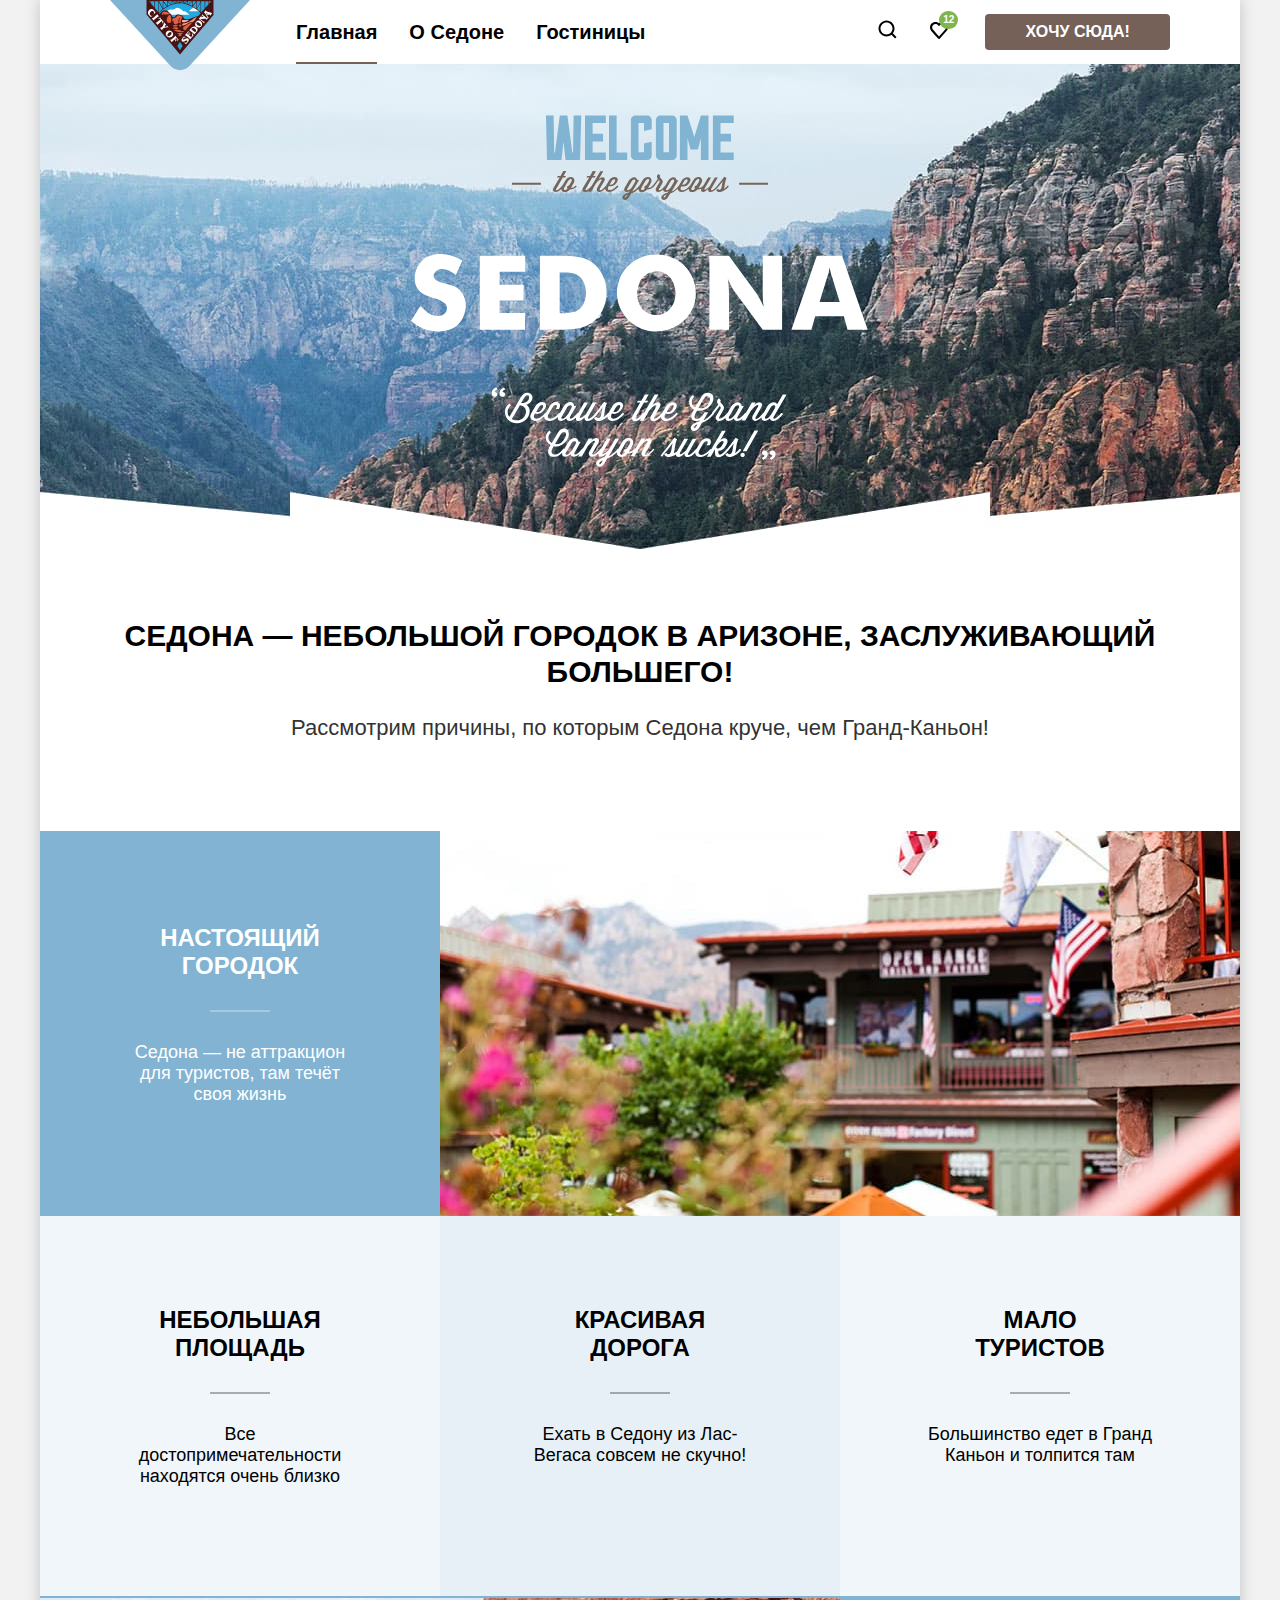
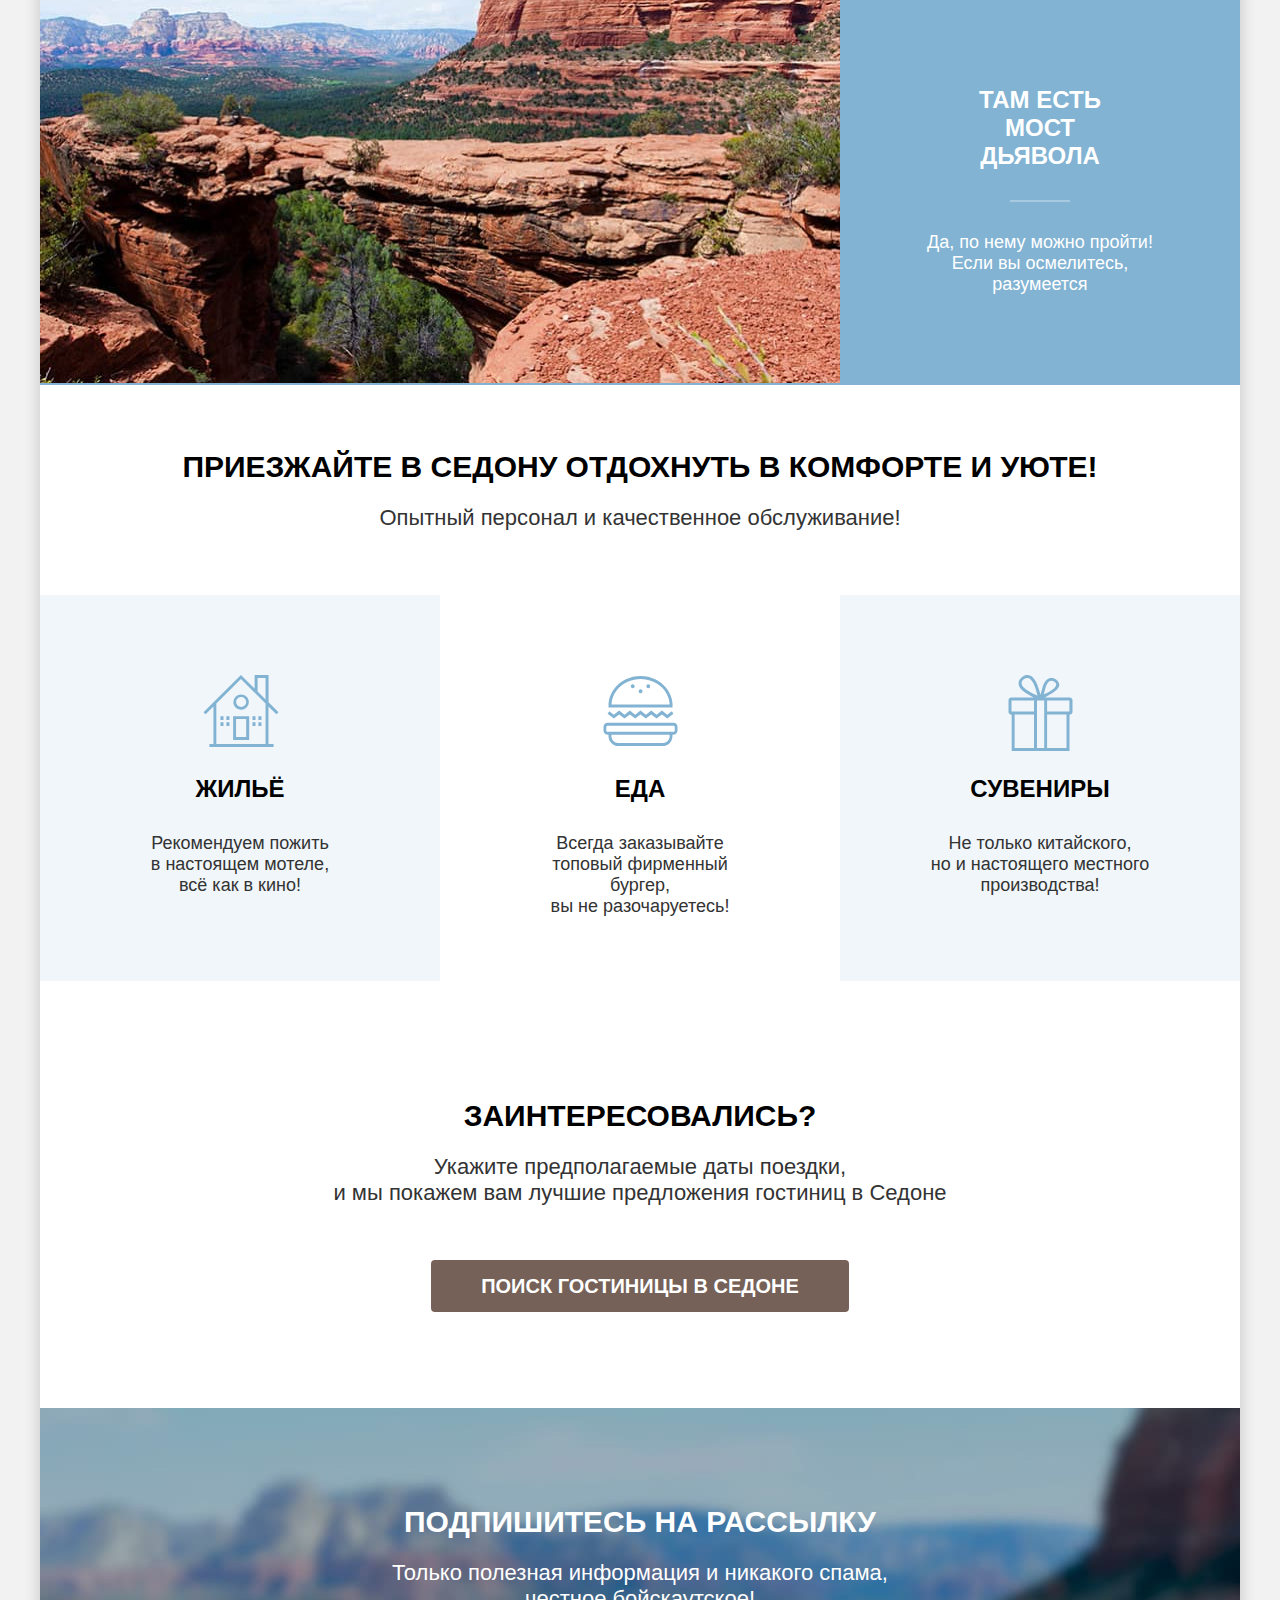
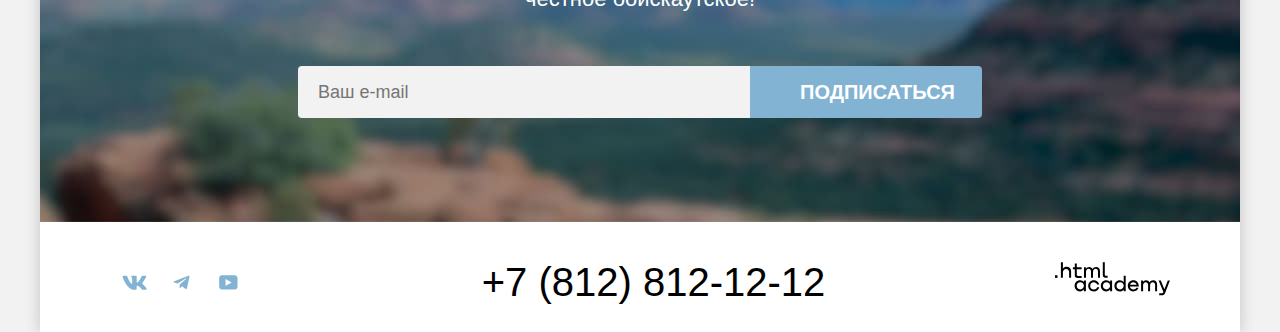
==== commit 84992170: "Завершает верстку всех компонентов" ====
--- a/index.html
+++ b/index.html
@@ -7,7 +7,7 @@
   </head>
   <body>
     <div class="page-container">
-      <header class="page-header">
+      <header class="page-header" data-test="header">
         <nav class="navigation">
           <a class="navigation-logo">
             <img class="page-header-logo" src="images/logo.svg" width="140" height="70" alt="Логотип сайта Седона" >
@@ -46,12 +46,12 @@
         </nav>
       </header>
 
-      <main class="main-index main-container">
-        <section class="hero">
+      <main class="main-index main-container" data-test="main">
+        <section class="hero" data-test="hero">
           <h1 class="visually-hidden">Welcome to the gorgeous Sedona</h1>
           <img class="logo-hero" src="images/welcome.svg" width="458" height="352" alt="Welcome to the gorgeous Sedona. Because the Grand Canyon sucks!">
         </section>
-        <section class="advantages">
+        <section class="advantages" data-test="advantages">
           <h2 class="visually-hidden">Преимущества</h2>
           <p class="advantages-title">Седона — небольшой городок в Аризоне,
             заслуживающий большего!</p>
@@ -120,7 +120,7 @@
           <p class="form-description">Укажите предполагаемые даты поездки,<br> и мы покажем вам лучшие предложения гостиниц в Седоне</p>
           <button class="button form-button" type="button">Поиск гостиницы в Седоне</button>
         </section>
-        <section class="newsletter">
+        <section class="newsletter" data-test="subscribe">
           <div class="newsletter-container">
             <h2 class="newsletter-title">Подпишитесь на рассылку</h2>
             <p class="newsletter-description">Только полезная информация и никакого спама,<br> честное бойскаутское!</p>
@@ -133,7 +133,7 @@
         </section>
       </main>
 
-      <footer class="page-footer">
+      <footer class="page-footer" data-test="footer">
         <div class="footer-container">
           <section class="footer-social">
             <h2 class="visually-hidden">Ссылки на социальные сети</h2>
@@ -207,6 +207,76 @@
           </section>
         </div>
       </footer>
+      <div class="modal-container modal-container-close">
+        <div class="modal modal-search">
+          <section class="modal-content">
+            <button class="modal-close-button">
+              <span class="visually-hidden">Закрыть</span>
+            </button>
+            <h2 class="modal-title">Поиск гостиницы в Седоне</h2>
+
+            <form class="search-form" action="https://echo.htmlacademy.ru/" method="post">
+              <div class="field-group-container-1">
+                <p class="field-group">
+                  <label class="field-group-title" for="date-arrival">Дата Заезда:</label>
+                  <input class="search-form-field" type="text" id="date-arrival" name="date-arrival"
+                    placeholder="Укажите дату" value="27 апреля 2020" required>
+                  <span class="modal-error">Мы не можем отправить вас в прошлое.</span>
+                </p>
+                <p class="field-group">
+                  <label class="field-group-title" for="date-departure">Дата Выезда:</label>
+                  <input class="search-form-field" type="text" id="date-departure" name="date-departure"
+                    placeholder="Укажите дату" value="1 сентября 2023" required>
+                  <span class="modal-available">На эти даты есть свободные номера. Пока есть.</span>
+                </p>
+              </div>
+              <div class="field-group-container-2">
+                <p class="field-group field-group-adults">
+                  <label class="field-group-title" for="adults">Взрослые:</label>
+                  <button class="less quantity-button">
+                    <svg xmlns="http://www.w3.org/2000/svg" width="14" height="2" viewBox="0 0 14 2" fill="none">
+                      <path d="M0 0L0 2L14 2V0L0 0Z" />
+                    </svg>
+                  </button>
+                  <input class="search-form-field field-people" type="number" id="adults" max="10" min="0" name="adults"
+                    value="2" required>
+                  <button class="more quantity-button">
+                    <svg xmlns="http://www.w3.org/2000/svg" width="14" height="14" viewBox="0 0 14 14" fill="none">
+                      <path d="M14 6H8V0H6V6H0V8H6V14H8V8H14V6Z" />
+                    </svg>
+                  </button>
+                </p>
+                <p class="field-group field-group-children">
+                  <span class="field-tooltip form-tooltip-icon">
+                    <label class="field-group-title" for="children">Дети:</label>
+                    <span class="tooltip">
+                      <button class="tooltip-toggle" type="button" aria-labelledby="tooltip-label-info">
+                        <span class="tooltip-icon">i</span>
+                      </button>
+                      <span class="tooltip-text" role="toolbar" id="tooltip-label-info">Укажите количество детей,
+                        которые будут с вами, возраст которых от 6 до
+                        18 лет. Дети до 6 лет размещаются бесплатно.</span>
+                    </span>
+                  </span>
+                  <button class="less quantity-button">
+                    <svg xmlns="http://www.w3.org/2000/svg" width="14" height="2" viewBox="0 0 14 2" fill="none">
+                      <path d="M0 0L0 2L14 2V0L0 0Z" />
+                    </svg>
+                  </button>
+                  <input class="search-form-field field-people" type="number" id="children" max="10" min="0"
+                    name="children" value="2" required>
+                  <button class="more quantity-button">
+                    <svg xmlns="http://www.w3.org/2000/svg" width="14" height="14" viewBox="0 0 14 14" fill="none">
+                      <path d="M14 6H8V0H6V6H0V8H6V14H8V8H14V6Z" />
+                    </svg>
+                  </button>
+                </p>
+              </div>
+              <button class="button-apply button-modal-search" type="submit">Найти</button>
+            </form>
+          </section>
+        </div>
+      </div>
     </div>
   </body>
 </html>
--- a/styles/styles.css
+++ b/styles/styles.css
@@ -71,10 +71,27 @@
   margin-right: 30px;
 }
 
+.navigation-logo {
+ cursor: pointer;
+}
+
+.navigation-logo:hover {
+  opacity: 0.6;
+}
+
+.navigation-logo:active {
+  opacity: 0.3;
+}
+
+.navigation-logo:focus {
+  opacity: 0.3;
+}
+
 .navigation-list {
   display: flex;
+  justify-content: flex-start;
   flex-wrap: wrap;
-  width: 460px;
+  width: 600px;
   padding: 0;
   margin: 0;
   list-style-type: none;
@@ -118,15 +135,15 @@
 }
 
 .navigation-link:hover {
-  background-color: rgba(131, 179, 211, 0.20);
+  opacity: 0.6;
 }
 
 .navigation-link:active {
-  background-color: #82b3d3;
+  opacity: 0.3;
 }
 
 .navigation-link:focus {
-  background-color: #68a2ca;
+  opacity: 0.3;
 }
 
 .navigation-user .navigation-link {
@@ -720,7 +737,7 @@
 .breadcrumbs-item:not(:last-child):after {
   content: "";
   display: block;
-  background-image: url("../images/breadcrumbs-icons/breadcrumbs.svg");
+  background-image: url("../images/icons/breadcrumbs-right.svg");
   width: 7px;
   height: 10px;
   background-position: center;
@@ -752,37 +769,37 @@
 }
 
 .breadcrumbs-link-house {
-    display: flex;
-    justify-content: center;
-    align-items: center;
-    width: 12px;
-    height: 12px;
+  display: flex;
+  justify-content: center;
+  align-items: center;
+  width: 12px;
+  height: 12px;
 }
 
 .breadcrumbs-icon-house {
-    display: block;
-    width: 12px;
-    height: 12px;
-    fill: #ffffff;
+  display: block;
+  width: 12px;
+  height: 12px;
+  fill: #ffffff;
 }
 
 .breadcrumbs-link-house:hover .breadcrumbs-icon-house {
-    fill: #ffffff;
-    fill-opacity: 0.6;
+  fill: #ffffff;
+  fill-opacity: 0.6;
 }
 
 .breadcrumbs-link-house:active .breadcrumbs-icon-house {
-    fill: #ffffff;
-    fill-opacity: 0.3;
+  fill: #ffffff;
+  fill-opacity: 0.3;
 }
 
 .breadcrumbs-link-house:focus .breadcrumbs-icon-house {
-    fill: #ffffff;
-    fill: 0.3;
+  fill: #ffffff;
+  fill: 0.3;
 }
 
 /* filter */
-.filter-container {
+.catalog-filter {
   display: flex;
 }
 
@@ -793,6 +810,10 @@
   margin-right: 70px;
 }
 
+.catalog-filter-item:not(:last-child) {
+  margin-bottom: 15px;
+}
+
 .catalog-filter-group-price {
   margin-left: auto;
 }
@@ -816,15 +837,211 @@
   display: flex;
 }
 
+/* Checkbox */
 .control {
+  position: relative;
+  display: block;
+  padding-left: 36px;
   font-size: 18px;
   font-weight: 400;
   line-height: 23px;
 }
 
+.control-mark {
+  position: absolute;
+  top: 0;
+  left: 0;
+  width: 20px;
+  height: 20px;
+  background: #ffffff;
+  border-radius: 30%;
+}
+
+.control:hover .control-mark,
+.control-label:hover {
+  opacity: 0.6;
+}
+
+.control:active .control-mark,
+.control-label:active {
+  opacity: 0.3;
+}
+
+.control-input:focus + .control-mark {
+  outline: 4px solid #83b3d3;
+}
+
+.control-input[type="checkbox"]:checked + .control-mark::before {
+  position: absolute;
+  top: 10px;
+  left: 6px;
+  width: 12px;
+  height: 2px;
+  background-color: #3f5e72;
+  content: "";
+}
+
+.control-input[type="checkbox"]:checked + .control-mark::after {
+  position: absolute;
+  top: 11px;
+  left: 3px;
+  width: 6px;
+  height: 2px;
+  background-color: #3f5e72;
+  content: "";
+}
+
+.control-input[type="checkbox"]:checked + .control-mark::before {
+  transform: rotate(-45deg);
+}
+
+.control-input[type="checkbox"]:checked + .control-mark::after {
+  transform: rotate(45deg);
+}
+
+/* radio */
+.control-input[type="radio"] + .control-mark {
+  border-radius: 50%;
+}
+
+.control-input[type="radio"]:checked + .control-mark::before {
+  content: "";
+  position: absolute;
+  top: 5px;
+  left: 5px;
+  width: 10px;
+  height: 10px;
+  background-color: #3f5e72;
+  border-radius: 50%;
+}
+
+/* range */
+.range {
+  width: 288px;
+}
+
+.range-wrapper-inputs {
+  display: flex;
+  position: relative;
+}
+
+.range-filter-min {
+  margin-right: 2px;
+  position: relative;
+  margin-bottom: 38px;
+}
+
+.range-filter-max{
+  position: relative;
+  margin-bottom: 38px;
+}
+
+.range-input {
+  font-family: inherit;
+  font-size: 18px;
+  font-weight: 700;
+  line-height: 24px;
+  color: #000000;
+  box-sizing: border-box;
+  padding: 12px 20px;
+  padding-right: 40px;
+  width: 143px;
+  background: #f2f2f2;
+  border: none;
+}
+
+.range-input:hover {
+  background: #e6e6e6;
+}
+
+.range-input:active,
+.range-input:focus {
+  outline: 3px solid #83b3d3;
+  background: #e6e6e6;
+}
+
+.range-input::-webkit-outer-spin-button,
+.range-input::-webkit-inner-spin-button {
+  appearance: none;
+  margin: 0;
+}
+
+.range-filter-min .range-input {
+  border-radius: 4px 0px 0px 4px;
+}
+
+.range-filter-max .range-input {
+  border-radius: 0px 4px 4px 0px;
+}
+
+.range-filter-min span {
+  font-size: 18px;
+  line-height: 24px;
+  color: #000000;
+  opacity: 0.3;
+
+  position: absolute;
+  right: 20px;
+  top: 50%;
+  transform: translateY(-50%);
+}
+
+.range-filter-max span {
+  font-size: 18px;
+  line-height: 24px;
+  color: #000000;
+  opacity: 0.3;
+
+  position: absolute;
+  right: 20px;
+  top: 50%;
+  transform: translateY(-50%);
+}
+
+.range-scale {
+  position: relative;
+  height: 4px;
+  background-color: #e5e5e58d;
+}
+
+.range-bar {
+  position: absolute;
+  height: 4px;
+  background-color: #ffffff;
+}
+
+.range-toggle {
+  position: absolute;
+  width: 20px;
+  height: 20px;
+  background: #ffffff;
+  border-radius: 30%;
+  border: none;
+  cursor: pointer;
+  top: 50%;
+  transform: translateY(-50%);
+}
+
+.range-toggle:hover {
+  background: #ffffff;
+}
+
+.range-toggle:active {
+  outline: 2px solid #83B3D3;
+}
+
+.range-toggle:focus {
+  outline: 4px solid #83B3D3;
+}
+
+.toggle-max {
+  right: -10px;
+}
+
 .button-container {
   display: flex;
   flex-direction: column;
+  justify-content: flex-end;
 }
 
 .button-filter {
@@ -916,10 +1133,15 @@
 .select-control {
   width: 292px;
   font-family: inherit;
-  padding: 14px 20px;
+  padding: 0 20px;
+  padding-right: 32px;
   border: 2px solid #e5e5e5;
   border-radius: 4px;
   margin-left: auto;
+  background-image: url("../images/icons/select-arrow.svg");
+  background-repeat: no-repeat;
+  background-position: right 20px center;
+  appearance: none;
 }
 
 .select-control:hover {
@@ -1225,3 +1447,318 @@
   background-color: #ffffff;
   color: #000000;
 }
+
+/* modal-container */
+.modal-container {
+  position: fixed;
+  top: 0;
+  left: 0;
+  display: flex;
+  width: 100%;
+  height: 100%;
+  background-color: rgba(242, 242, 242, 0.80);
+}
+
+.modal-container-close {
+  display: none;
+}
+
+.modal {
+  margin: auto;
+  padding: 64px 70px;
+  background-color: #ffffff;
+  border-radius: 30px;
+  box-shadow: 0px 25px 50px 0px rgba(0, 0, 0, 0.15);
+}
+
+.modal-search {
+  width: 577px;
+}
+
+.modal-content {
+  position: relative;
+}
+
+.modal-close-button {
+  position: absolute;
+  padding: 0;
+  top: 0;
+  right: -18px;
+  width: 52px;
+  height: 52px;
+  background-color: #F2F2F2;
+  border: none;
+  border-radius: 50%;
+  background-image: url("../images/icons/modal-close.svg");
+  background-repeat: no-repeat;
+  background-position: center;
+  cursor: pointer;
+}
+
+.modal-close-button:hover {
+  background-color: #E6E6E6;
+}
+
+.modal-close-button:active {
+  opacity: 0.3;
+}
+
+.modal-close-button:focus {
+  background-color: #E6E6E6;
+  outline: 3px solid #83B3D3;
+}
+
+.modal-title {
+  margin: 0;
+  margin-bottom: 64px;
+  padding-right: 30px;
+
+  font-size: 30px;
+  line-height: 36px;
+  text-transform: uppercase;
+  color: #000000;
+}
+
+.field-group-container-1 .field-group {
+  display: flex;
+  flex-wrap: wrap;
+  justify-content: space-between;
+  align-items: center;
+}
+
+.field-group-container-1 .search-form-field {
+  width: 380px;
+  padding: 12px 40px 12px 20px;
+  background-image: url("../images/icons/modal-calendar.svg");
+  background-repeat: no-repeat;
+  background-position: right 20px center;
+}
+
+.field-group-container-1 .field-group-title {
+  max-width: 137px;
+}
+
+.modal-error {
+  margin-top: 4px;
+  margin-left: 157px;
+  color: #FF5757;
+  font-size: 16px;
+  line-height: 21px;
+}
+
+.modal-available {
+  margin-top: 4px;
+  margin-left: 157px;
+  font-size: 16px;
+  line-height: 21px;
+}
+
+.field-group-container-2 {
+  display: flex;
+  justify-content: space-between;
+  align-items: center;
+}
+
+.field-group-container-2 .field-group {
+  display: flex;
+  justify-content: space-between;
+  align-items: center;
+}
+
+.field-group-adults .field-group-title {
+  margin-right: 46px;
+}
+
+.field-group-children .field-group-title {
+  margin-right: 82px;
+}
+
+.field-group-container-2 .search-form-field {
+  padding: 14px 0;
+  width: 30px;
+  border-radius: 0;
+  line-height: 20px;
+  text-align: center;
+}
+
+.field-people::-webkit-outer-spin-button,
+.field-people::-webkit-inner-spin-button {
+  appearance: none;
+  margin: 0;
+}
+
+.less {
+  border-radius: 4px 0 0 4px;
+}
+
+.less svg {
+  padding: 9px 3px;
+}
+
+.more {
+  border-radius: 0 4px 4px 0;
+}
+
+.more svg {
+  padding: 3px;
+}
+
+.quantity-button {
+  display: flex;
+  justify-content: center;
+  align-items: center;
+
+  border: none;
+  padding: 0;
+  margin: 0;
+  width: 40px;
+  height: 48px;
+}
+
+.quantity-button svg {
+  fill: #756157;
+  fill-opacity: 0.3;
+}
+
+.quantity-button:hover svg {
+  fill: #000000;
+  fill-opacity: 1;
+}
+
+.quantity-button:active svg {
+  fill: #000000;
+  fill-opacity: 1;
+}
+
+.quantity-button:focus svg {
+  fill: #000000;
+  fill-opacity: 1;
+  border-radius: 4px;
+  outline: 3px solid #82B3D3;
+}
+
+.field-group-title {
+  color: #000000;
+  font-size: 20px;
+  font-weight: 700;
+  line-height: 24px;
+  text-transform: capitalize;
+}
+
+.form-tooltip-icon {
+  position: relative;
+  padding-left: 10px;
+}
+
+.search-form-field {
+  color: #000000;
+  font-family: PT Sans;
+  font-size: 18px;
+  font-weight: 700;
+  line-height: 24px;
+  border: none;
+  border-radius: 4px;
+  background-color: #F2F2F2;
+}
+
+.search-form-field:hover {
+  background-color: #E6E6E6;
+  opacity: 0.6;
+}
+
+.search-form-field:active,
+.search-form-field:focus {
+  outline: 3px solid #83B3D3;
+  background-color: #E6E6E6;
+  opacity: 0.6;
+}
+
+.search-form .field-group {
+  margin: 0;
+  margin-bottom: 48px;
+}
+
+.button-modal-search {
+  width: 100%;
+  margin: 0;
+  padding: 18px 77px;
+  border-radius: 10px;
+
+  font-family: PT Sans;
+  font-size: 20px;
+  font-weight: 700;
+  line-height: 24px;
+  text-transform: uppercase;
+}
+
+/* tooltip */
+.tooltip {
+  position: absolute;
+  margin-top: 1px;
+  margin-left: -70px;
+  width: 26px;
+  height: 26px;
+}
+
+.tooltip-toggle {
+  display: block;
+  border: none;
+  border-radius: 50%;
+  width: 26px;
+  height: 26px;
+  margin: 0;
+  background-color: #83B3D3;
+}
+
+.tooltip-icon {
+  color: #ffffff;
+  font-family: inherit;
+  font-size: 20px;
+}
+
+.tooltip-toggle:hover .tooltip-icon {
+  opacity: 0.3;
+}
+
+.tooltip-text {
+  border-radius: 10px;
+  background: #333333;
+  color: #ffffff;
+  box-shadow: 0px 15px 30px 0px rgba(0, 0, 0, 0.30);
+  text-transform: none;
+
+  font-size: 16px;
+  line-height: 20px;
+
+  padding: 15px 18px 18px 22px;
+  width: 216px;
+
+  position: absolute;
+  top: 100%;
+  left: 50%;
+  transform: translateX(-50%) translateY(15px);
+  z-index: 1;
+  display: none;
+}
+
+.tooltip-text::before {
+  content: "";
+  background-image: url("../images/icons/tooltip-triangle.svg");
+  background-repeat: no-repeat;
+  background-position: center;
+  widows: 19px;
+  height: 9px;
+  position: absolute;
+
+  bottom: 100%;
+  left: 0;
+  right: 0;
+  margin-left: auto;
+  margin-right: auto;
+
+}
+
+.tooltip-toggle:hover + .tooltip-text,
+.tooltip-toggle:focus + .tooltip-text {
+display: block;
+}
